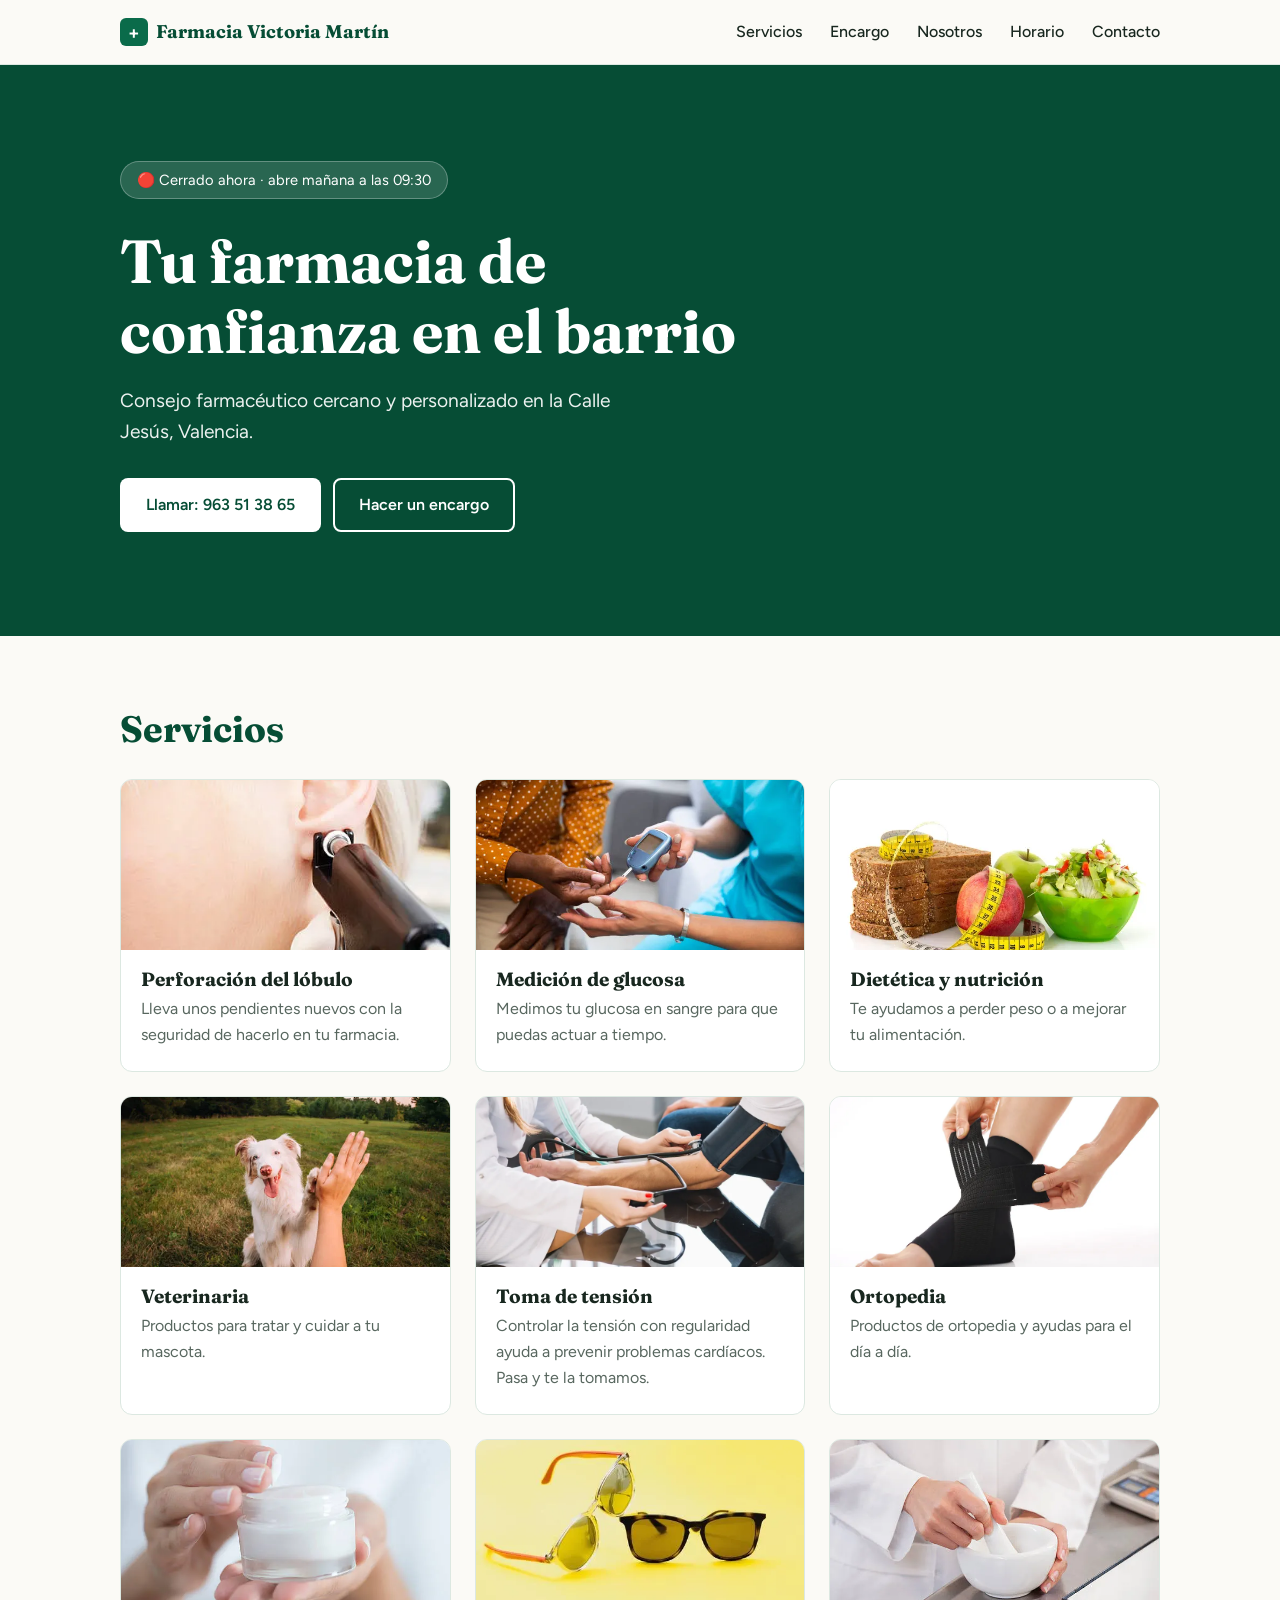
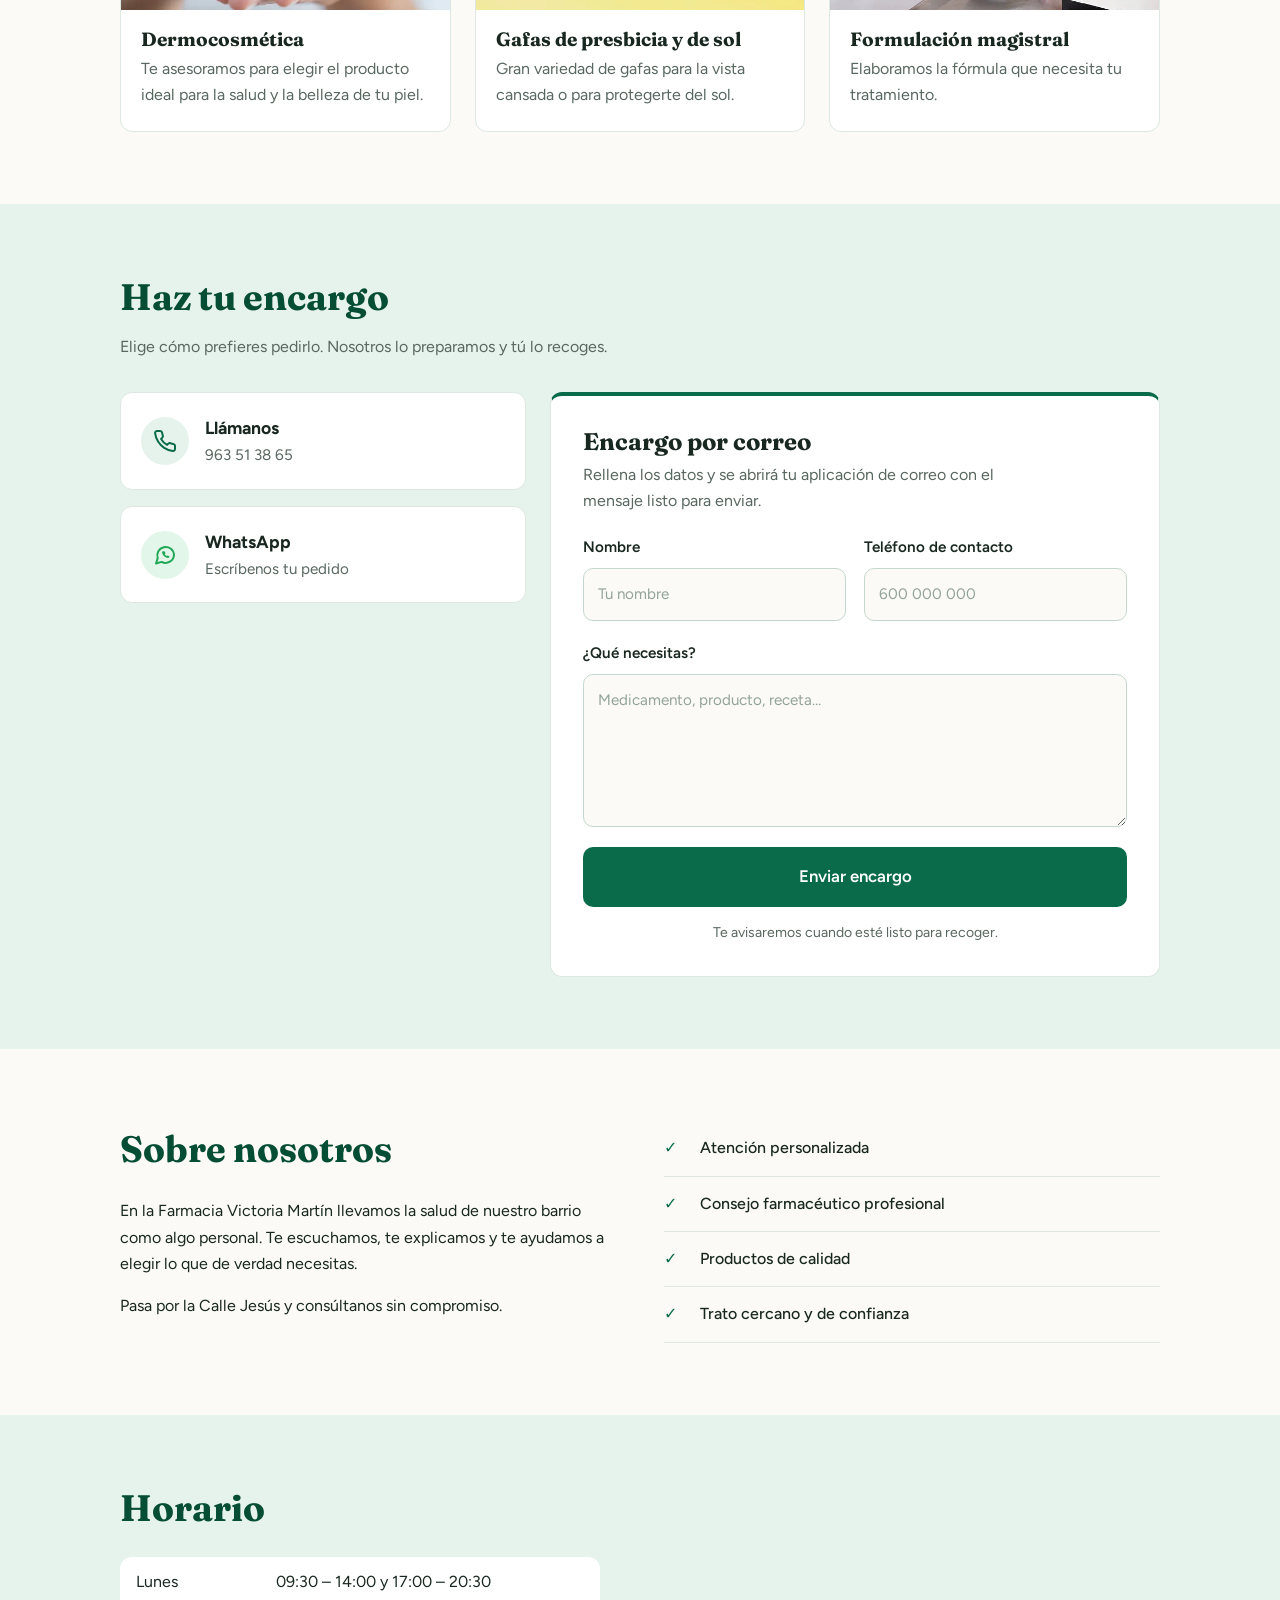
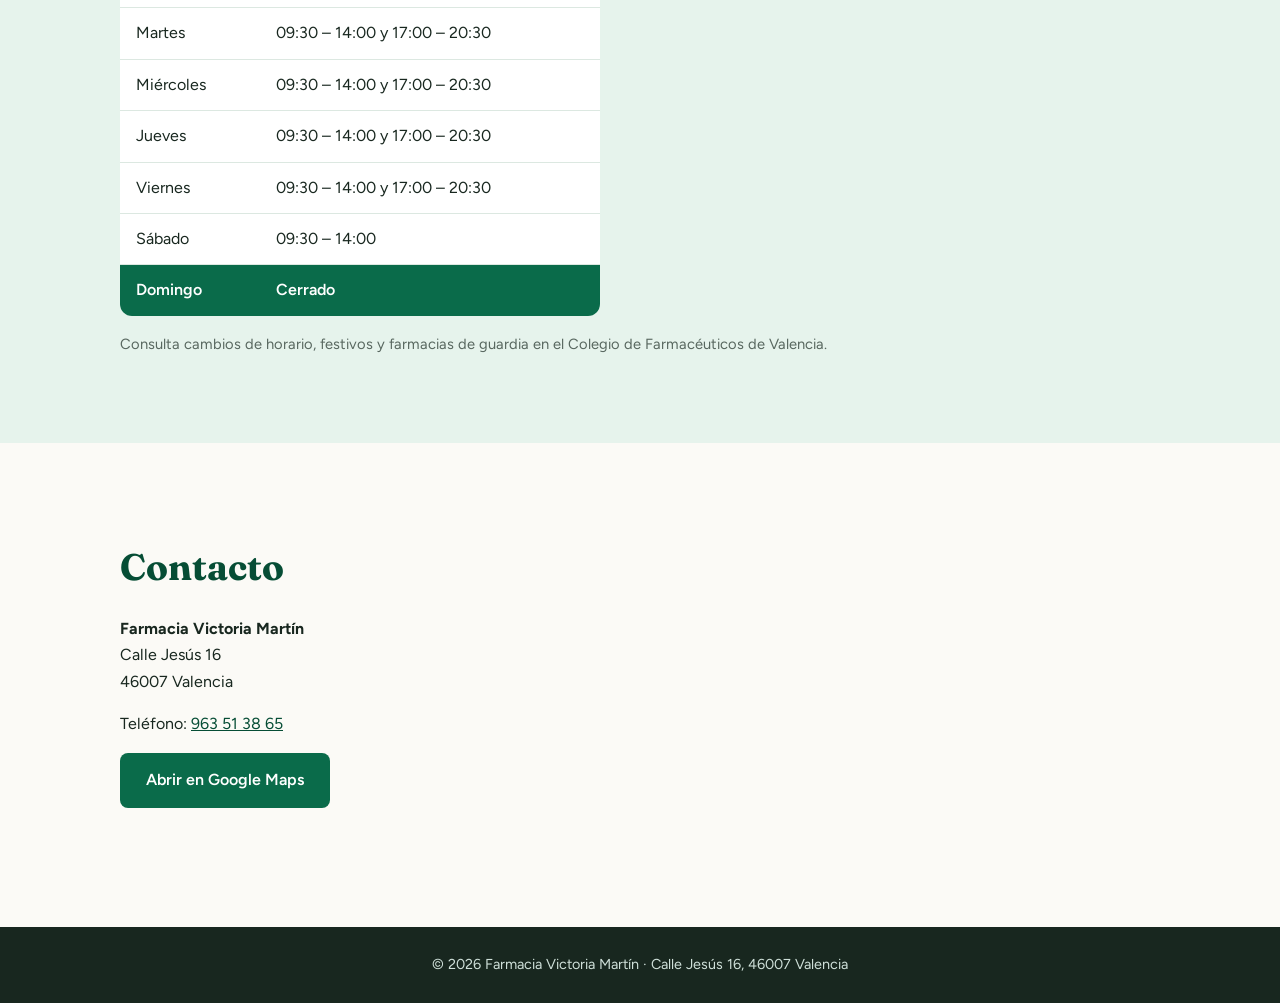
==== index.html @ f7e4806f "proporciones imagenes" ====
<!DOCTYPE html>
<html lang="es">
<head>
<meta charset="UTF-8">
<meta name="viewport" content="width=device-width, initial-scale=1">
<title>Farmacia Victoria Martín · Calle Jesús 16, Valencia</title>
<meta name="description" content="Farmacia Victoria Martín en Valencia (Calle Jesús 16, 46007). Atención farmacéutica, dermofarmacia, nutrición, ortopedia y más.">
<link rel="icon" href="data:image/svg+xml,%3Csvg xmlns='http://www.w3.org/2000/svg' viewBox='0 0 100 100'%3E%3Crect width='100' height='100' rx='20' fill='%230a6b4a'/%3E%3Cpath d='M42 20h16v22h22v16H58v22H42V58H20V42h22z' fill='white'/%3E%3C/svg%3E">
<link rel="preconnect" href="https://fonts.googleapis.com">
<link rel="preconnect" href="https://fonts.gstatic.com" crossorigin>
<link rel="stylesheet" href="https://fonts.googleapis.com/css2?family=Fraunces:opsz,wght@9..144,500;9..144,700&family=Figtree:wght@400;500;600&display=swap">
<link rel="stylesheet" href="style.css?v=2">
<script type="application/ld+json">
{"@context":"https://schema.org","@type":"Pharmacy","name":"Farmacia Victoria Martín","url":"https://farmaciavictoriamartin.es","telephone":"+34963513865",
"address":{"@type":"PostalAddress","streetAddress":"Calle Jesús 16","addressLocality":"Valencia","postalCode":"46007","addressCountry":"ES"},
"openingHoursSpecification":[
{"@type":"OpeningHoursSpecification","dayOfWeek":["Monday","Tuesday","Wednesday","Thursday","Friday"],"opens":"09:30","closes":"14:00"},
{"@type":"OpeningHoursSpecification","dayOfWeek":["Monday","Tuesday","Wednesday","Thursday","Friday"],"opens":"17:00","closes":"20:30"},
{"@type":"OpeningHoursSpecification","dayOfWeek":"Saturday","opens":"09:30","closes":"14:00"}]}
</script>
</head>
<body>
<a class="skip" href="#servicios">Saltar al contenido</a>
<header class="header">
  <div class="wrap nav">
    <a class="logo" href="#inicio"><span class="cross" aria-hidden="true">+</span> Farmacia Victoria Martín</a>
    <button class="burger" aria-label="Abrir menú" aria-expanded="false" aria-controls="menu">☰</button>
    <nav id="menu" aria-label="Principal">
      <a href="#servicios">Servicios</a>
      <a href="#encargo">Encargo</a>
      <a href="#nosotros">Nosotros</a>
      <a href="#horario">Horario</a>
      <a href="#contacto">Contacto</a>
    </nav>
  </div>
</header>

<main>
<section id="inicio" class="hero">
  <div class="wrap">
    <p class="badge" id="estado" role="status">Comprobando horario…</p>
    <h1>Tu farmacia de confianza en el barrio</h1>
    <p class="lead">Consejo farmacéutico cercano y personalizado en la Calle Jesús, Valencia.</p>
    <div class="actions">
      <a class="btn" href="tel:+34963513865">Llamar: 963 51 38 65</a>
      <a class="btn ghost" href="#encargo">Hacer un encargo</a>
    </div>
  </div>
</section>

<section id="servicios" class="wrap section">
  <h2>Servicios</h2>
  <div class="grid">
    <article class="card"><img class="card-img" src="img/perforacion.webp" alt="Perforación del lóbulo" loading="lazy">
      <div class="card-body"><h3>Perforación del lóbulo</h3><p>Lleva unos pendientes nuevos con la seguridad de hacerlo en tu farmacia.</p></div></article>
    <article class="card"><img class="card-img" src="img/glucosa.webp" alt="Medición de glucosa" loading="lazy">
      <div class="card-body"><h3>Medición de glucosa</h3><p>Medimos tu glucosa en sangre para que puedas actuar a tiempo.</p></div></article>
    <article class="card"><img class="card-img" src="img/dieta.webp" alt="Dietética y nutrición" loading="lazy">
      <div class="card-body"><h3>Dietética y nutrición</h3><p>Te ayudamos a perder peso o a mejorar tu alimentación.</p></div></article>
    <article class="card"><img class="card-img" src="img/veterinaria.webp" alt="Veterinaria" loading="lazy">
      <div class="card-body"><h3>Veterinaria</h3><p>Productos para tratar y cuidar a tu mascota.</p></div></article>
    <article class="card"><img class="card-img" src="img/toma-tension.webp" alt="Toma de tensión" loading="lazy">
      <div class="card-body"><h3>Toma de tensión</h3><p>Controlar la tensión con regularidad ayuda a prevenir problemas cardíacos. Pasa y te la tomamos.</p></div></article>
    <article class="card"><img class="card-img" src="img/ortopedia.webp" alt="Ortopedia" loading="lazy">
      <div class="card-body"><h3>Ortopedia</h3><p>Productos de ortopedia y ayudas para el día a día.</p></div></article>
    <article class="card"><img class="card-img" src="img/dermocosmetica.webp" alt="Dermocosmética" loading="lazy">
      <div class="card-body"><h3>Dermocosmética</h3><p>Te asesoramos para elegir el producto ideal para la salud y la belleza de tu piel.</p></div></article>
    <article class="card"><img class="card-img" src="img/gafas.webp" alt="Gafas de presbicia y de sol" loading="lazy">
      <div class="card-body"><h3>Gafas de presbicia y de sol</h3><p>Gran variedad de gafas para la vista cansada o para protegerte del sol.</p></div></article>
    <article class="card"><img class="card-img" src="img/formulacion.webp" alt="Formulación magistral" loading="lazy">
      <div class="card-body"><h3>Formulación magistral</h3><p>Elaboramos la fórmula que necesita tu tratamiento.</p></div></article>
  </div>
</section>

<section id="encargo" class="alt">
  <div class="wrap section">
    <h2>Haz tu encargo</h2>
    <p class="lead-sm">Elige cómo prefieres pedirlo. Nosotros lo preparamos y tú lo recoges.</p>
    <div class="encargo">
      <div class="quick-col">
        <a class="quick" href="tel:+34963513865">
          <span class="ico" aria-hidden="true"><svg width="24" height="24" viewBox="0 0 24 24" fill="none" stroke="currentColor" stroke-width="2" stroke-linecap="round" stroke-linejoin="round"><path d="M22 16.9v3a2 2 0 0 1-2.2 2 19.8 19.8 0 0 1-8.6-3.1 19.5 19.5 0 0 1-6-6A19.8 19.8 0 0 1 2.1 4.2 2 2 0 0 1 4.1 2h3a2 2 0 0 1 2 1.7c.1 1 .4 1.9.7 2.8a2 2 0 0 1-.5 2.1L8.1 9.9a16 16 0 0 0 6 6l1.3-1.3a2 2 0 0 1 2.1-.4c.9.3 1.8.6 2.8.7a2 2 0 0 1 1.7 2z"/></svg></span>
          <span><strong>Llámanos</strong><small>963 51 38 65</small></span>
        </a>
        <a class="quick" href="https://wa.me/34696076711?text=Hola%2C%20quiero%20hacer%20un%20encargo" target="_blank" rel="noopener">
          <span class="ico wa" aria-hidden="true"><svg width="24" height="24" viewBox="0 0 24 24" fill="none" stroke="currentColor" stroke-width="2" stroke-linecap="round" stroke-linejoin="round"><path d="M21 11.5a8.4 8.4 0 0 1-12.4 7.4L3 20.5l1.7-5.4A8.4 8.4 0 1 1 21 11.5z"/><path d="M9 8.5c0 3.5 3 6.5 6.5 6.5l1.2-1.6-2.1-1-.9.7a4 4 0 0 1-1.9-1.9l.7-.9-1-2.1z" fill="currentColor" stroke="none"/></svg></span>
          <span><strong>WhatsApp</strong><small>Escríbenos tu pedido</small></span>
        </a>
      </div>
      <form id="form-encargo" class="form-card">
        <div class="form-head">
          <h3>Encargo por correo</h3>
          <p>Rellena los datos y se abrirá tu aplicación de correo con el mensaje listo para enviar.</p>
        </div>
        <div class="form-row">
          <label>Nombre
            <input type="text" name="nombre" autocomplete="name" placeholder="Tu nombre" required>
          </label>
          <label>Teléfono de contacto
            <input type="tel" name="telefono" autocomplete="tel" placeholder="600 000 000" required>
          </label>
        </div>
        <label>¿Qué necesitas?
          <textarea name="pedido" rows="5" required placeholder="Medicamento, producto, receta…"></textarea>
        </label>
        <button type="submit" class="btn">Enviar encargo</button>
        <p class="form-note">Te avisaremos cuando esté listo para recoger.</p>
      </form>
    </div>
  </div>
</section>

<section id="nosotros" class="wrap section two">
  <div>
    <h2>Sobre nosotros</h2>
    <p>En la Farmacia Victoria Martín llevamos la salud de nuestro barrio como algo personal. Te escuchamos, te explicamos y te ayudamos a elegir lo que de verdad necesitas.</p>
    <p>Pasa por la Calle Jesús y consúltanos sin compromiso.</p>
  </div>
  <ul class="checks">
    <li>Atención personalizada</li>
    <li>Consejo farmacéutico profesional</li>
    <li>Productos de calidad</li>
    <li>Trato cercano y de confianza</li>
  </ul>
</section>

<section id="horario" class="alt">
  <div class="wrap section">
    <h2>Horario</h2>
    <table class="hours" id="tabla-horario"></table>
    <p class="note">Consulta cambios de horario, festivos y farmacias de guardia en el Colegio de Farmacéuticos de Valencia.</p>
  </div>
</section>

<section id="contacto" class="wrap section two">
  <div>
    <h2>Contacto</h2>
    <p><strong>Farmacia Victoria Martín</strong><br>Calle Jesús 16<br>46007 Valencia</p>
    <p>Teléfono: <a href="tel:+34963513865">963 51 38 65</a></p>
    <p><a class="btn" target="_blank" rel="noopener" href="https://www.google.com/maps/search/?api=1&query=Calle+Jesus+16+46007+Valencia">Abrir en Google Maps</a></p>
  </div>
  <iframe title="Mapa de la farmacia" loading="lazy" src="https://www.google.com/maps?q=Calle+Jesus+16+46007+Valencia&output=embed"></iframe>
</section>
</main>

<footer>
  <div class="wrap">© <span id="anio"></span> Farmacia Victoria Martín · Calle Jesús 16, 46007 Valencia</div>
</footer>
<script src="script.js?v=2"></script>
</body>
</html>
---- style.css ----
:root{--verde:#0a6b4a;--verde-osc:#064d35;--menta:#e6f3ec;--crema:#fbfaf6;--texto:#18271f;--gris:#58675f;--linea:#dce8e1;--wa:#1fa855}
*{box-sizing:border-box}
html{scroll-behavior:smooth;scroll-padding-top:76px}
body{margin:0;font-family:Figtree,system-ui,-apple-system,"Segoe UI",Roboto,sans-serif;color:var(--texto);background:var(--crema);line-height:1.65}
h1,h2,h3{font-family:Fraunces,Georgia,serif;line-height:1.15}
.wrap{max-width:1080px;margin:auto;padding:0 20px}
a{color:var(--verde-osc)}
:focus-visible{outline:3px solid #f2b705;outline-offset:2px}
.skip{position:absolute;left:-999px;top:8px;background:#fff;padding:8px 14px;z-index:20;border-radius:6px}
.skip:focus{left:8px}

.header{position:sticky;top:0;background:rgba(251,250,246,.95);backdrop-filter:blur(8px);border-bottom:1px solid var(--linea);z-index:10}
.nav{display:flex;align-items:center;justify-content:space-between;height:64px}
.logo{font-family:Fraunces,Georgia,serif;font-weight:700;font-size:1.15rem;text-decoration:none;color:var(--verde-osc);display:flex;align-items:center;gap:8px}
.cross{display:grid;place-items:center;width:28px;height:28px;background:var(--verde);color:#fff;border-radius:6px;font-family:Figtree,sans-serif}
nav a{margin-left:24px;text-decoration:none;color:var(--texto);font-weight:500}
nav a:hover{color:var(--verde);text-decoration:underline;text-underline-offset:6px}
.burger{display:none;background:none;border:0;font-size:1.6rem;cursor:pointer;color:var(--texto)}

.hero{background:var(--verde-osc);color:#fff;padding:96px 0 104px}
.hero h1{font-size:clamp(2.2rem,5.5vw,3.8rem);margin:.45em 0 .3em;max-width:16ch;font-weight:700}
.lead{font-size:1.2rem;max-width:520px;opacity:.92;margin:0}
.badge{display:inline-block;background:rgba(255,255,255,.14);border:1px solid rgba(255,255,255,.28);padding:6px 16px;border-radius:99px;font-size:.92rem;margin:0}
.actions{margin-top:30px;display:flex;gap:12px;flex-wrap:wrap}
.btn{display:inline-block;background:#fff;color:var(--verde-osc);padding:12px 24px;border-radius:8px;font:inherit;font-weight:600;text-decoration:none;border:2px solid transparent;cursor:pointer;transition:background .15s,transform .15s}
.btn:hover{transform:translateY(-1px)}
.section .btn,.alt .btn{background:var(--verde);color:#fff}
.section .btn:hover,.alt .btn:hover{background:var(--verde-osc)}
.btn.ghost{background:transparent!important;color:#fff!important;border-color:#fff}
.btn.ghost:hover{background:rgba(255,255,255,.12)!important}

.section{padding-top:72px;padding-bottom:72px}
h2{font-size:clamp(1.7rem,3.5vw,2.3rem);margin:0 0 28px;color:var(--verde-osc)}
.alt{background:var(--menta)}

.grid{display:grid;grid-template-columns:repeat(auto-fit,minmax(250px,1fr));gap:24px}
.card{border:1px solid var(--linea);border-radius:12px;overflow:hidden;background:#fff;display:flex;flex-direction:column}
.card-img{width:100%;height:170px;object-fit:cover;display:block;background:var(--menta)}
.card-body{padding:18px 20px 22px}
.card h3{margin:0 0 6px;font-size:1.2rem}
.card p{color:var(--gris);margin:0}

.lead-sm{color:var(--gris);max-width:640px;margin:-12px 0 32px}
.encargo{display:grid;grid-template-columns:1fr 1.5fr;gap:24px;align-items:start}
.quick-col{display:grid;gap:16px}
.quick{display:flex;align-items:center;gap:16px;background:#fff;border:1px solid var(--linea);border-radius:12px;padding:20px;text-decoration:none;color:var(--texto);transition:border-color .15s}
.quick:hover{border-color:var(--verde)}
.quick strong{display:block;font-size:1.1rem}
.quick small{color:var(--gris);font-size:.95rem}
.ico{flex:none;width:48px;height:48px;border-radius:50%;background:var(--menta);color:var(--verde);display:grid;place-items:center}
.ico svg{width:24px;height:24px;max-width:24px;max-height:24px;display:block}
.ico.wa{background:#e3f6ea;color:var(--wa)}

.form-card{background:#fff;border:1px solid var(--linea);border-top:4px solid var(--verde);border-radius:12px;padding:32px;display:flex;flex-direction:column;gap:20px}
.form-head h3{margin:0 0 6px;font-size:1.5rem}
.form-head p{margin:0;color:var(--gris);max-width:46ch}
.form-row{display:grid;grid-template-columns:1fr 1fr;gap:18px}
.form-card label{display:flex;flex-direction:column;gap:8px;font-size:.95rem;font-weight:600}
.form-card input,.form-card textarea{font:inherit;font-weight:400;padding:13px 14px;border:1.5px solid #c5d8ce;border-radius:10px;resize:vertical;width:100%;background:var(--crema);color:var(--texto);transition:border-color .15s,background .15s}
.form-card input::placeholder,.form-card textarea::placeholder{color:#93a39b}
.form-card input:focus,.form-card textarea:focus{outline:0;border-color:var(--verde);background:#fff;box-shadow:0 0 0 3px rgba(10,107,74,.15)}
.form-card .btn{width:100%;padding:14px 24px;font-size:1.05rem;border-radius:10px}
.form-note{margin:-6px 0 0;text-align:center;color:var(--gris);font-size:.88rem}

.two{display:grid;grid-template-columns:1fr 1fr;gap:48px;align-items:center}
.checks{list-style:none;padding:0;margin:0}
.checks li{padding:14px 0 14px 36px;position:relative;border-bottom:1px solid var(--linea);font-weight:500}
.checks li::before{content:"✓";position:absolute;left:0;color:var(--verde);font-weight:700}
iframe{width:100%;height:340px;border:0;border-radius:12px}
.hours{border-collapse:collapse;width:100%;max-width:480px;background:#fff;border-radius:12px;overflow:hidden}
.hours td{padding:12px 16px;border-bottom:1px solid var(--linea)}
.hours tr:last-child td{border-bottom:0}
.hours tr.hoy{background:var(--verde);color:#fff;font-weight:600}
.note{color:var(--gris);font-size:.92rem;margin-top:16px}
footer{background:var(--texto);color:#cfe0d9;text-align:center;padding:26px 0;font-size:.9rem}

@media(max-width:760px){
 .burger{display:block}
 nav{display:none;position:absolute;top:64px;left:0;right:0;background:var(--crema);padding:8px 20px;border-bottom:1px solid var(--linea)}
 nav.open{display:block}
 nav a{display:block;margin:0;padding:12px 0}
 .two,.encargo,.form-row{grid-template-columns:1fr}
 .hero{padding:64px 0 72px}
 .section{padding-top:52px;padding-bottom:52px}
}
@media(prefers-reduced-motion:reduce){html{scroll-behavior:auto}*{transition:none!important}}
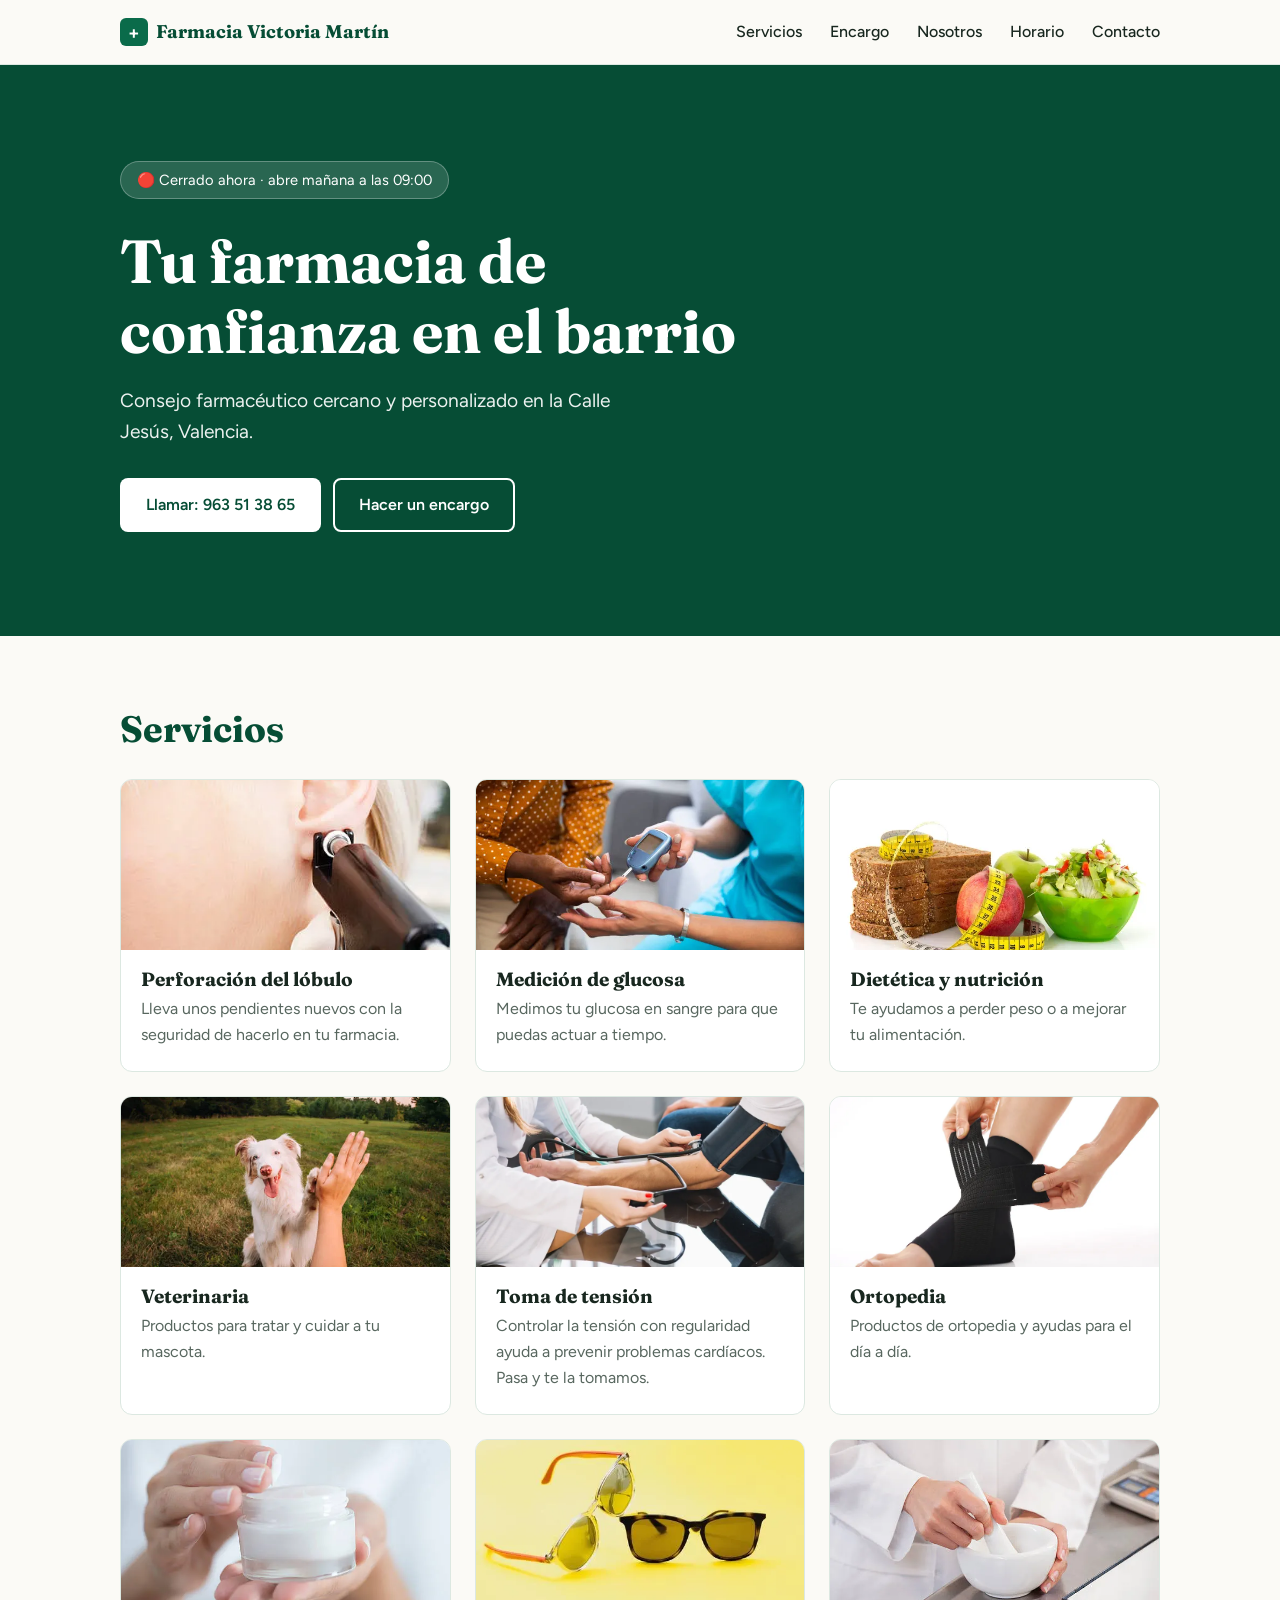
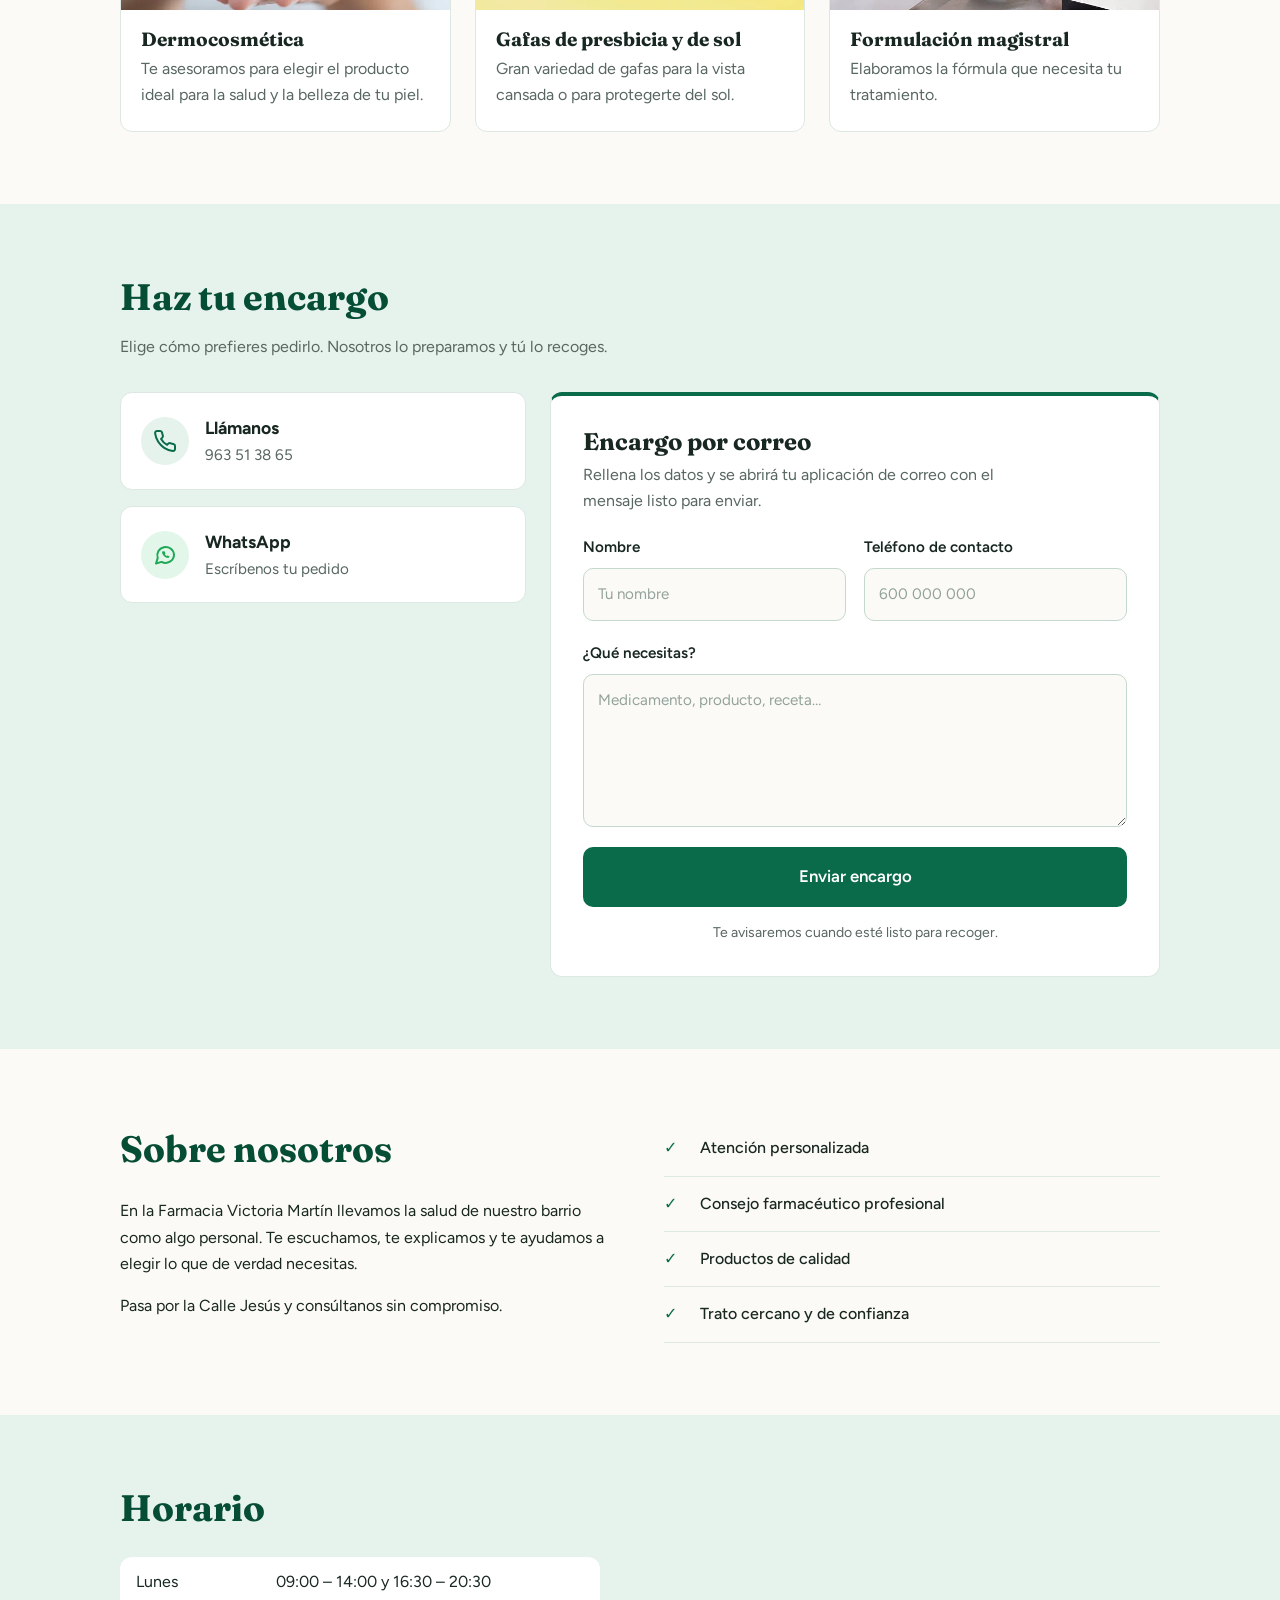
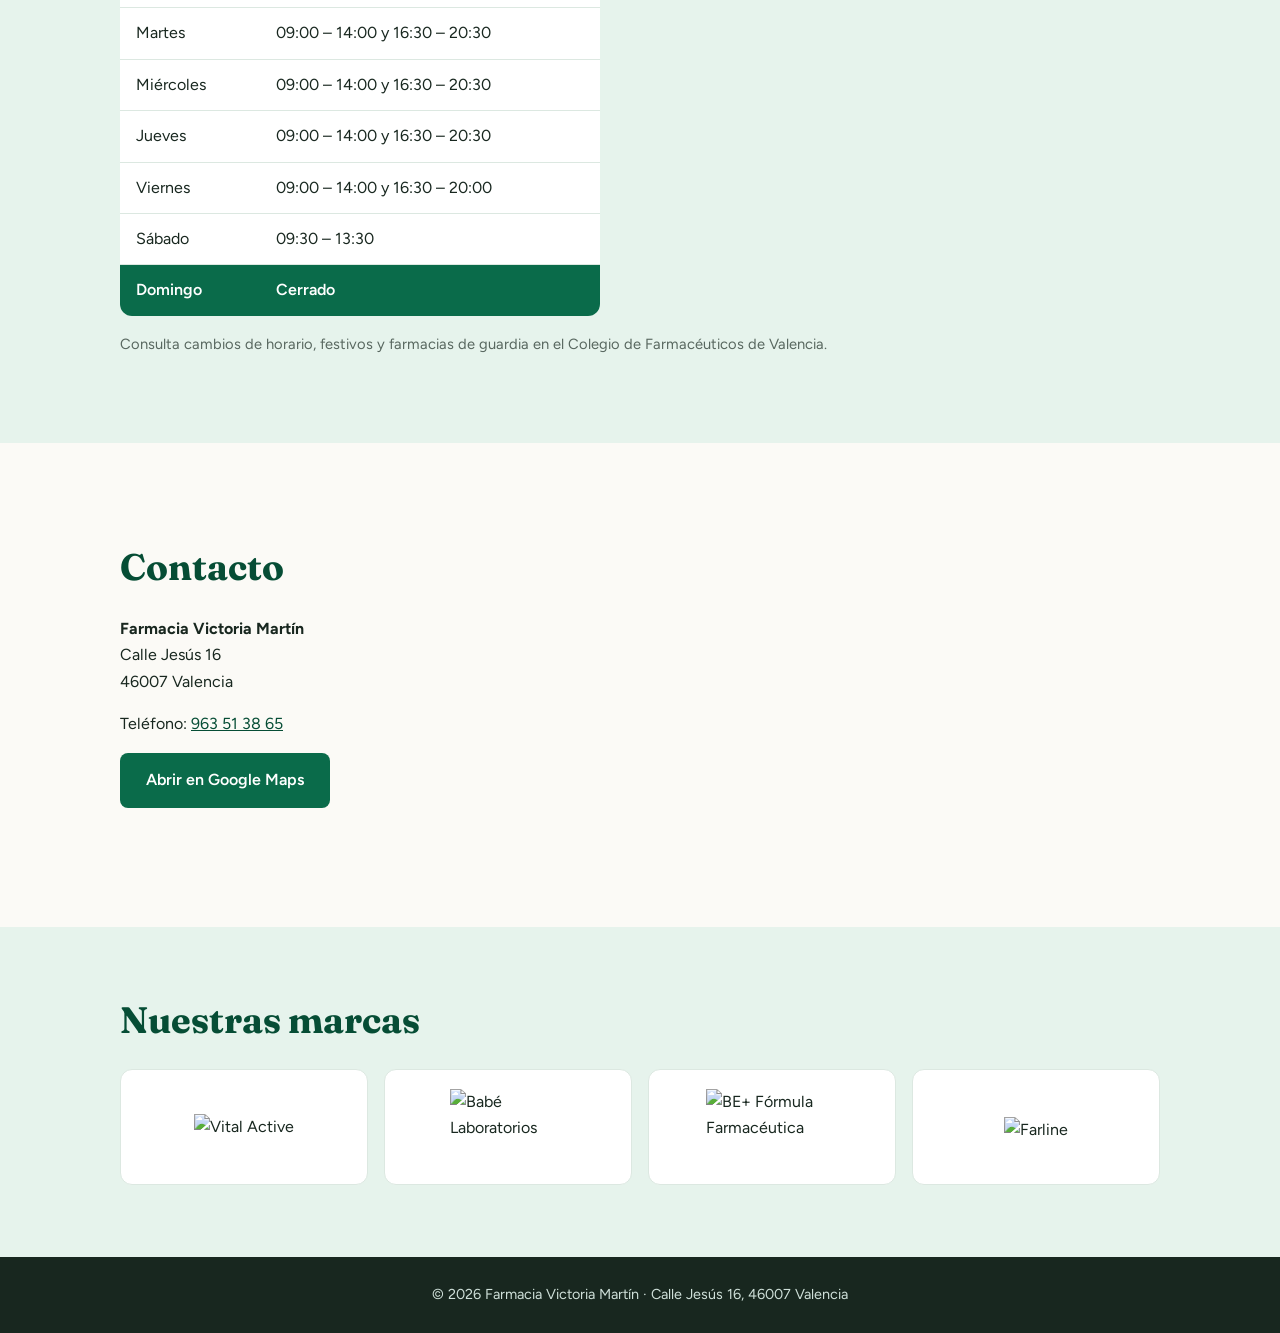
==== commit 95d41dbd: "Franja laboratorios" ====
--- a/index.html
+++ b/index.html
@@ -9,7 +9,7 @@
 <link rel="preconnect" href="https://fonts.googleapis.com">
 <link rel="preconnect" href="https://fonts.gstatic.com" crossorigin>
 <link rel="stylesheet" href="https://fonts.googleapis.com/css2?family=Fraunces:opsz,wght@9..144,500;9..144,700&family=Figtree:wght@400;500;600&display=swap">
-<link rel="stylesheet" href="style.css?v=2">
+<link rel="stylesheet" href="style.css?v=3">
 <script type="application/ld+json">
 {"@context":"https://schema.org","@type":"Pharmacy","name":"Farmacia Victoria Martín","url":"https://farmaciavictoriamartin.es","telephone":"+34963513865",
 "address":{"@type":"PostalAddress","streetAddress":"Calle Jesús 16","addressLocality":"Valencia","postalCode":"46007","addressCountry":"ES"},
@@ -141,6 +141,17 @@
   </div>
   <iframe title="Mapa de la farmacia" loading="lazy" src="https://www.google.com/maps?q=Calle+Jesus+16+46007+Valencia&output=embed"></iframe>
 </section>
+<section id="marcas" class="alt" aria-labelledby="t-marcas">
+  <div class="wrap section">
+    <h2 id="t-marcas">Nuestras marcas</h2>
+    <ul class="marcas-list">
+      <li><img src="img/marcas/vital-active.webp" width="455" height="117" alt="Vital Active" loading="lazy"></li>
+      <li><img src="img/marcas/babe.webp" width="520" height="338" alt="Babé Laboratorios" loading="lazy"></li>
+      <li><img src="img/marcas/be-plus.webp" width="517" height="299" alt="BE+ Fórmula Farmacéutica" loading="lazy"></li>
+      <li><img src="img/marcas/farline.webp" width="520" height="159" alt="Farline" loading="lazy"></li>
+    </ul>
+  </div>
+</section>
 </main>
 
 <footer>
--- a/style.css
+++ b/style.css
@@ -72,6 +72,9 @@
 .hours tr:last-child td{border-bottom:0}
 .hours tr.hoy{background:var(--verde);color:#fff;font-weight:600}
 .note{color:var(--gris);font-size:.92rem;margin-top:16px}
+.marcas-list{list-style:none;margin:0;padding:0;display:grid;grid-template-columns:repeat(4,1fr);gap:16px}
+.marcas-list li{display:flex;align-items:center;justify-content:center;height:116px;padding:18px 22px;background:#fff;border:1px solid var(--linea);border-radius:12px}
+.marcas-list img{display:block;width:auto;height:auto;max-width:180px;max-height:76px;object-fit:contain}
 footer{background:var(--texto);color:#cfe0d9;text-align:center;padding:26px 0;font-size:.9rem}
 
 @media(max-width:760px){
@@ -80,6 +83,9 @@
  nav.open{display:block}
  nav a{display:block;margin:0;padding:12px 0}
  .two,.encargo,.form-row{grid-template-columns:1fr}
+ .marcas-list{grid-template-columns:repeat(2,1fr);gap:12px}
+ .marcas-list li{height:96px;padding:14px 16px}
+ .marcas-list img{max-width:140px;max-height:60px}
  .hero{padding:64px 0 72px}
  .section{padding-top:52px;padding-bottom:52px}
 }
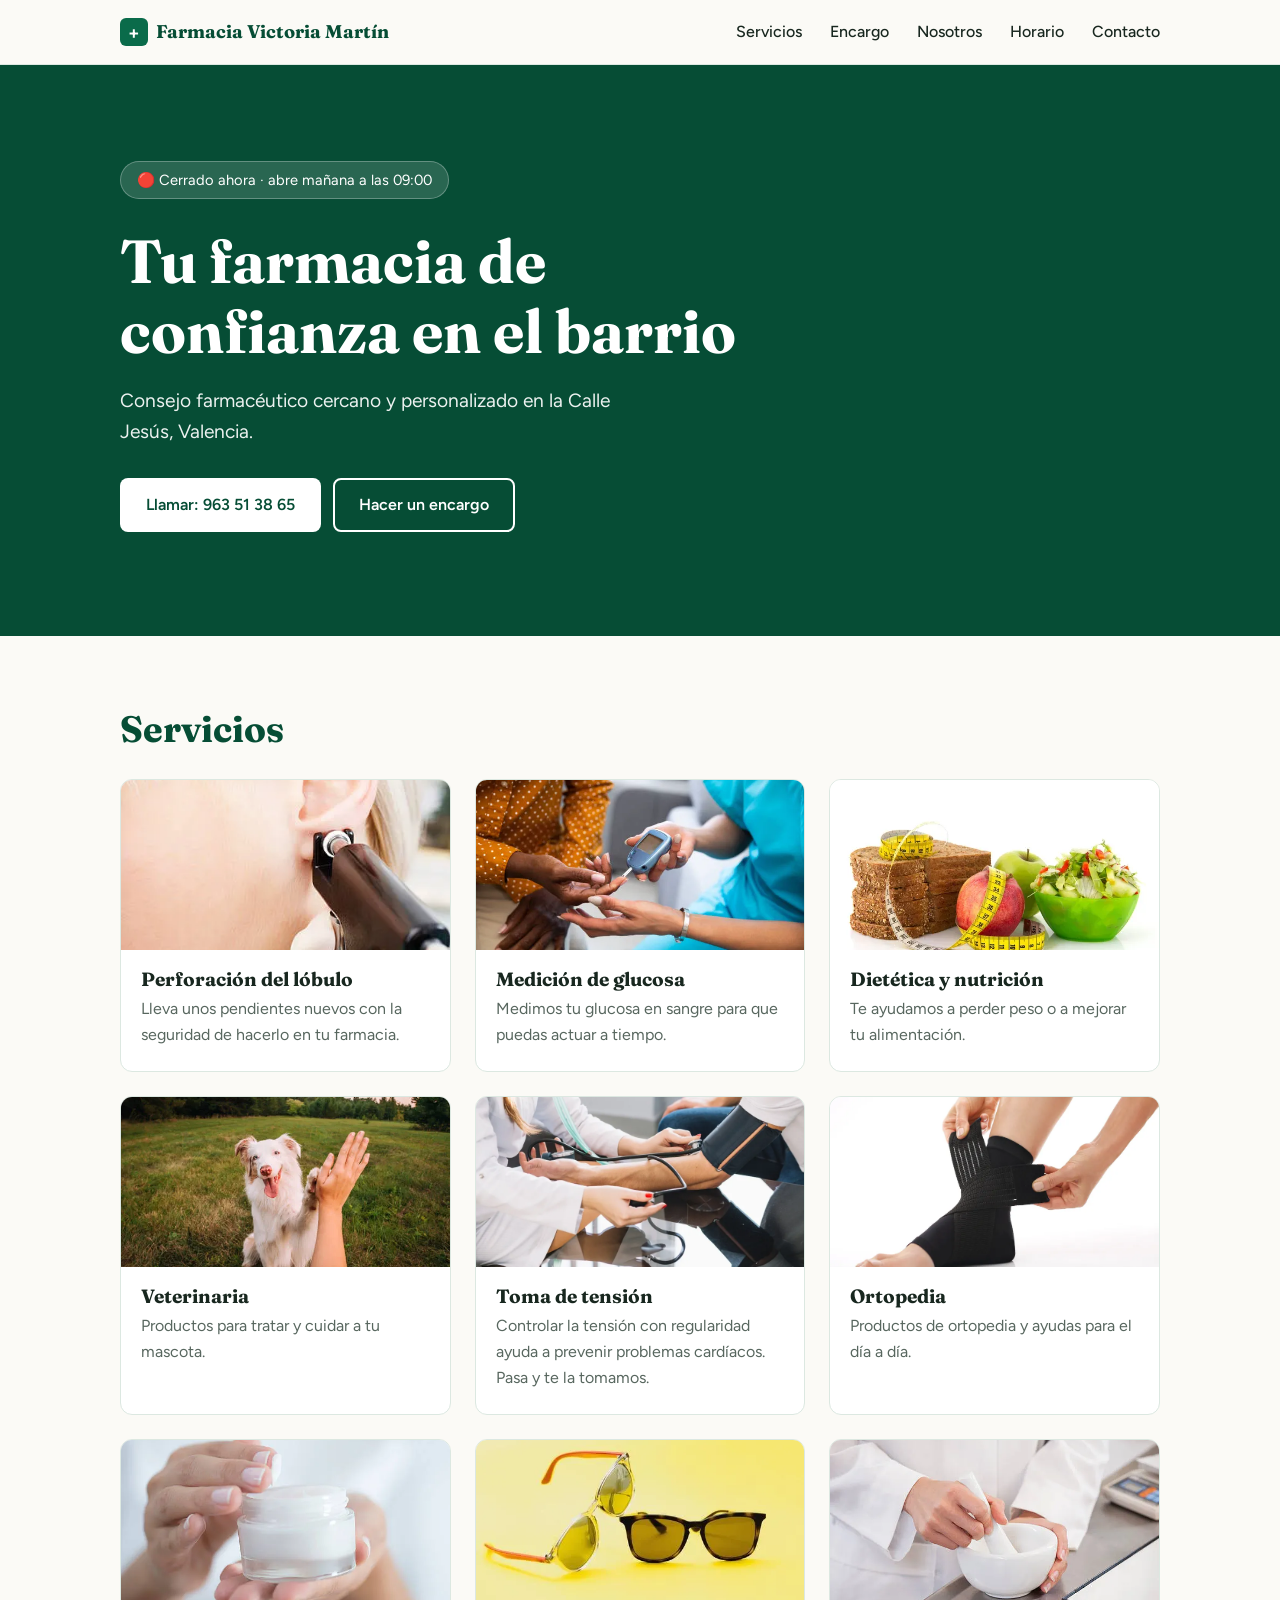
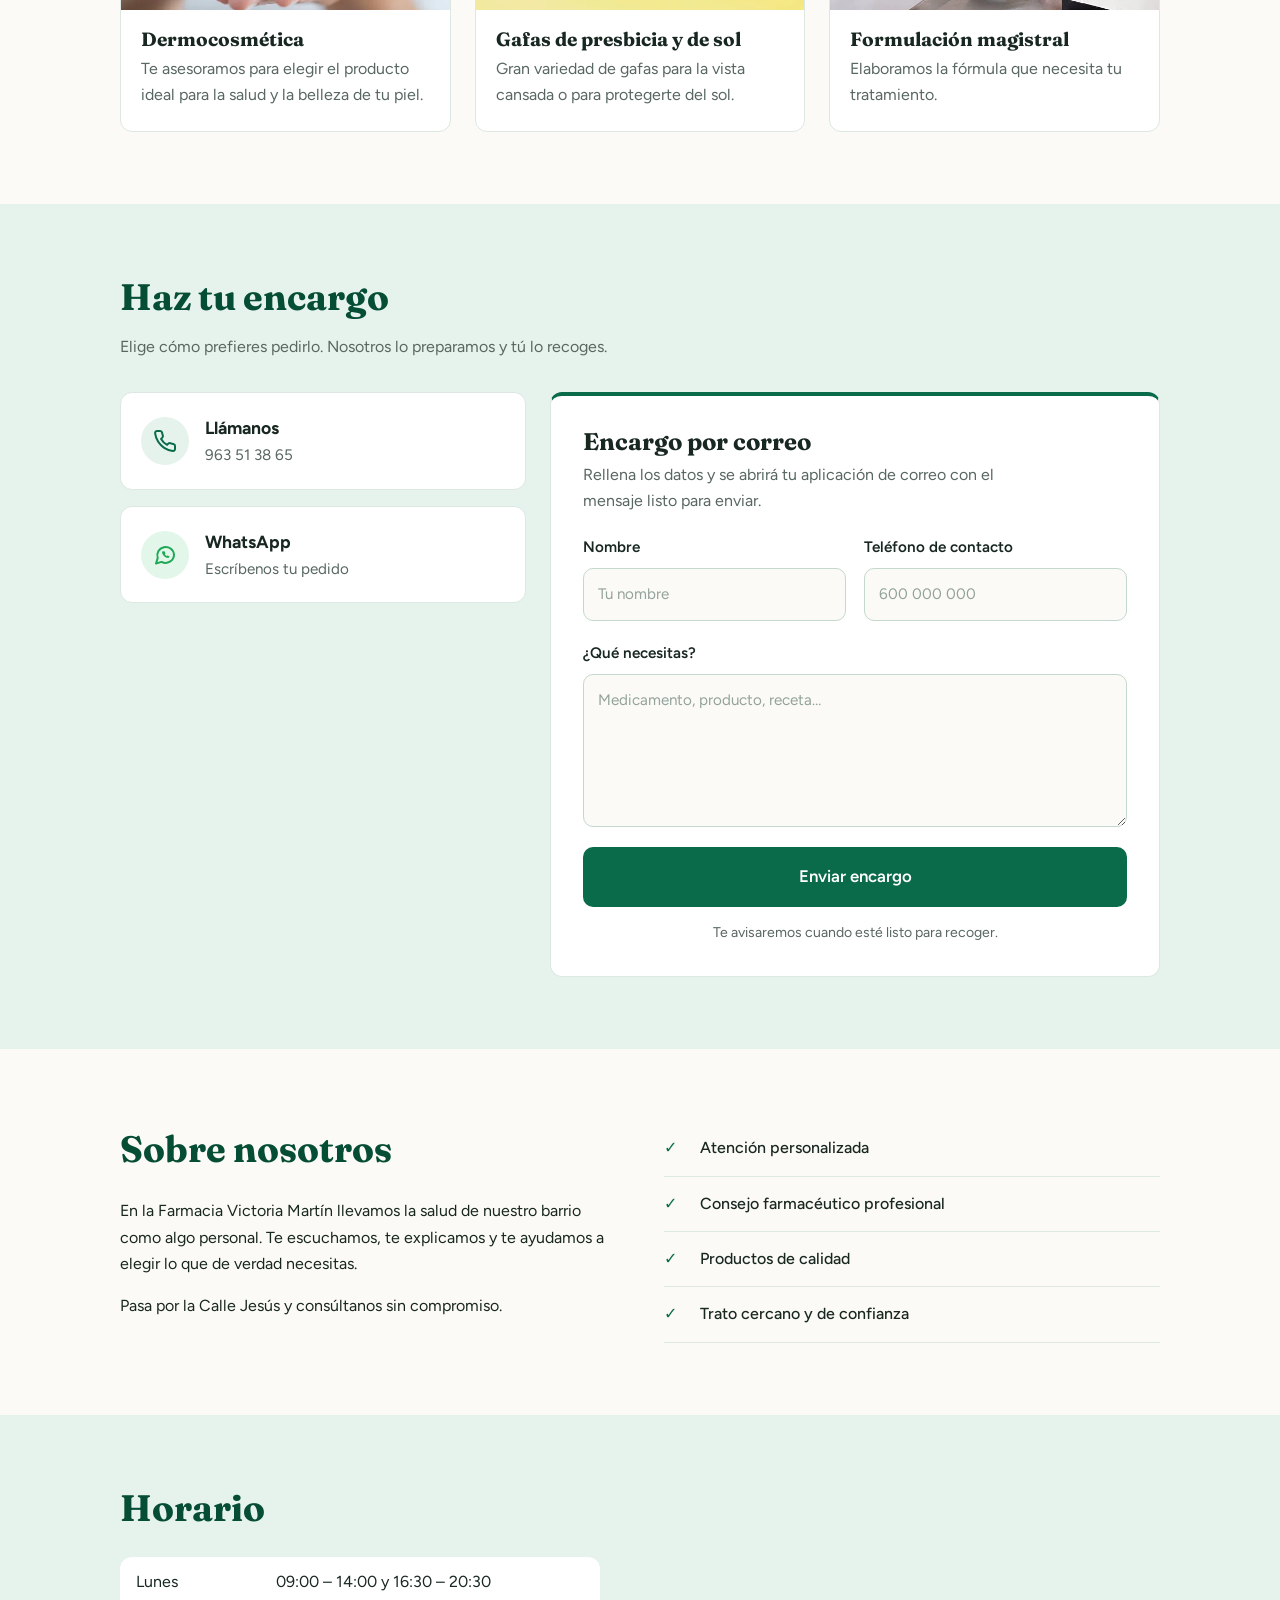
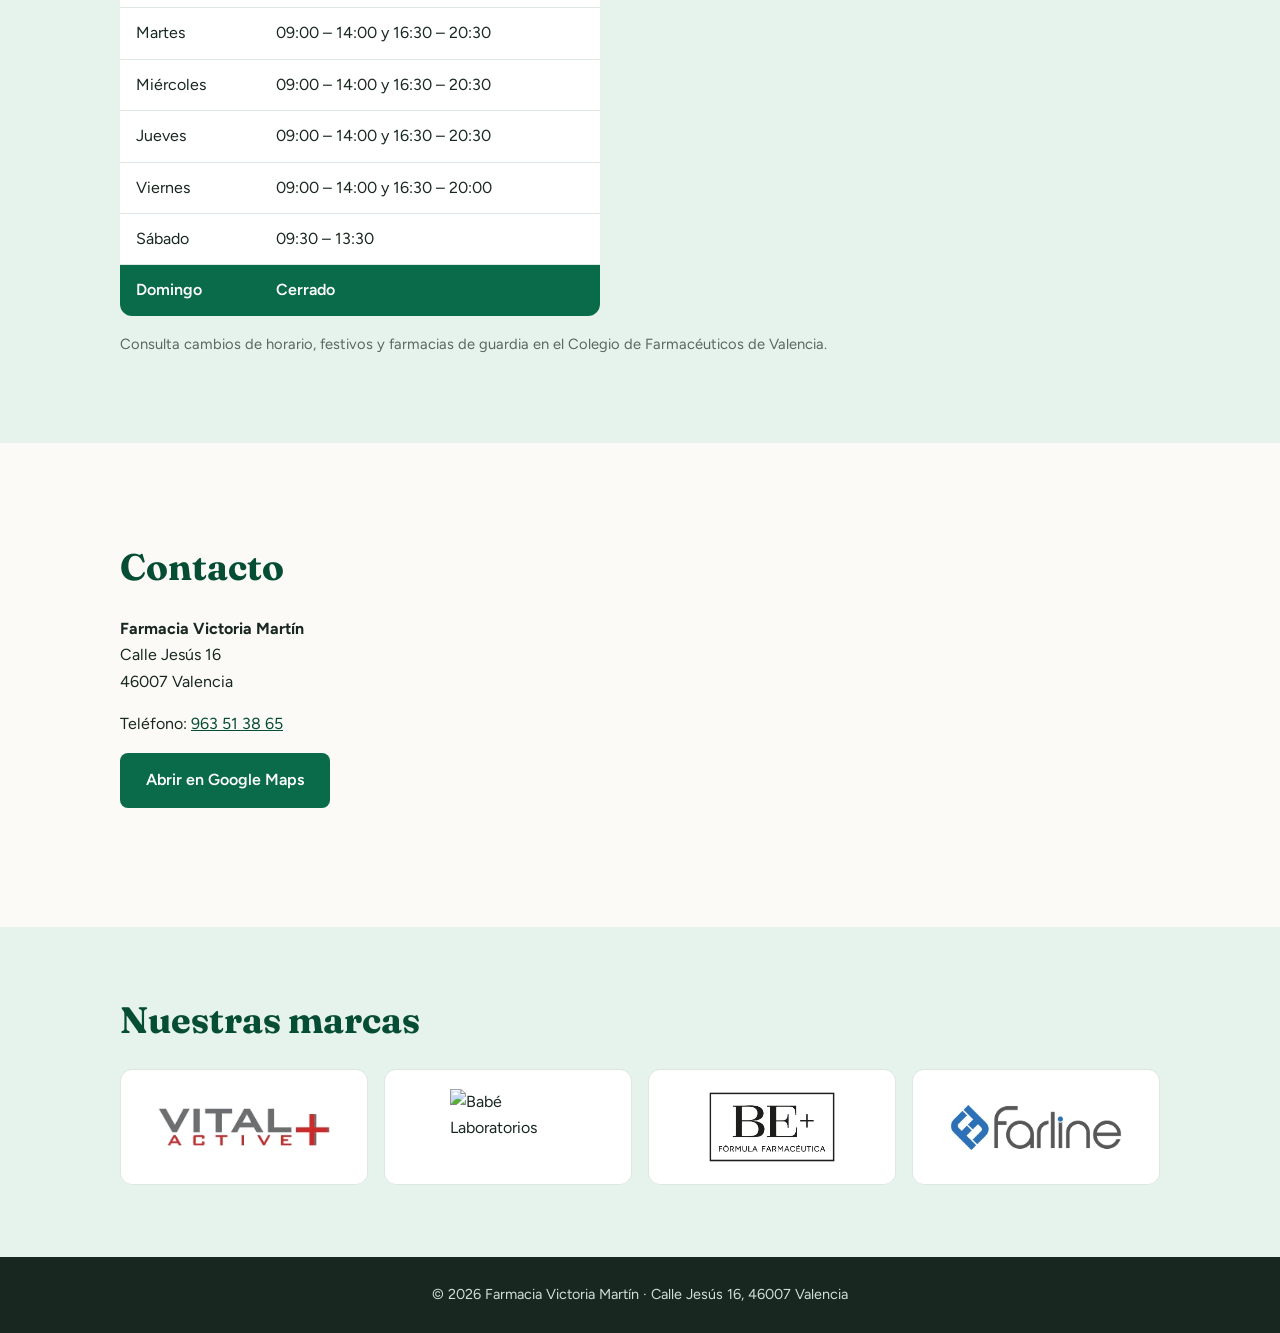
==== commit 74cfbe5a: "error marcas" ====
--- a/index.html
+++ b/index.html
@@ -145,10 +145,10 @@
   <div class="wrap section">
     <h2 id="t-marcas">Nuestras marcas</h2>
     <ul class="marcas-list">
-      <li><img src="img/marcas/vital-active.webp" width="455" height="117" alt="Vital Active" loading="lazy"></li>
-      <li><img src="img/marcas/babe.webp" width="520" height="338" alt="Babé Laboratorios" loading="lazy"></li>
-      <li><img src="img/marcas/be-plus.webp" width="517" height="299" alt="BE+ Fórmula Farmacéutica" loading="lazy"></li>
-      <li><img src="img/marcas/farline.webp" width="520" height="159" alt="Farline" loading="lazy"></li>
+      <li><img src="img/vital-active.webp" width="455" height="117" alt="Vital Active" loading="lazy"></li>
+      <li><img src="img/babe.webp" width="520" height="338" alt="Babé Laboratorios" loading="lazy"></li>
+      <li><img src="img/be-plus.webp" width="517" height="299" alt="BE+ Fórmula Farmacéutica" loading="lazy"></li>
+      <li><img src="img/farline.webp" width="520" height="159" alt="Farline" loading="lazy"></li>
     </ul>
   </div>
 </section>
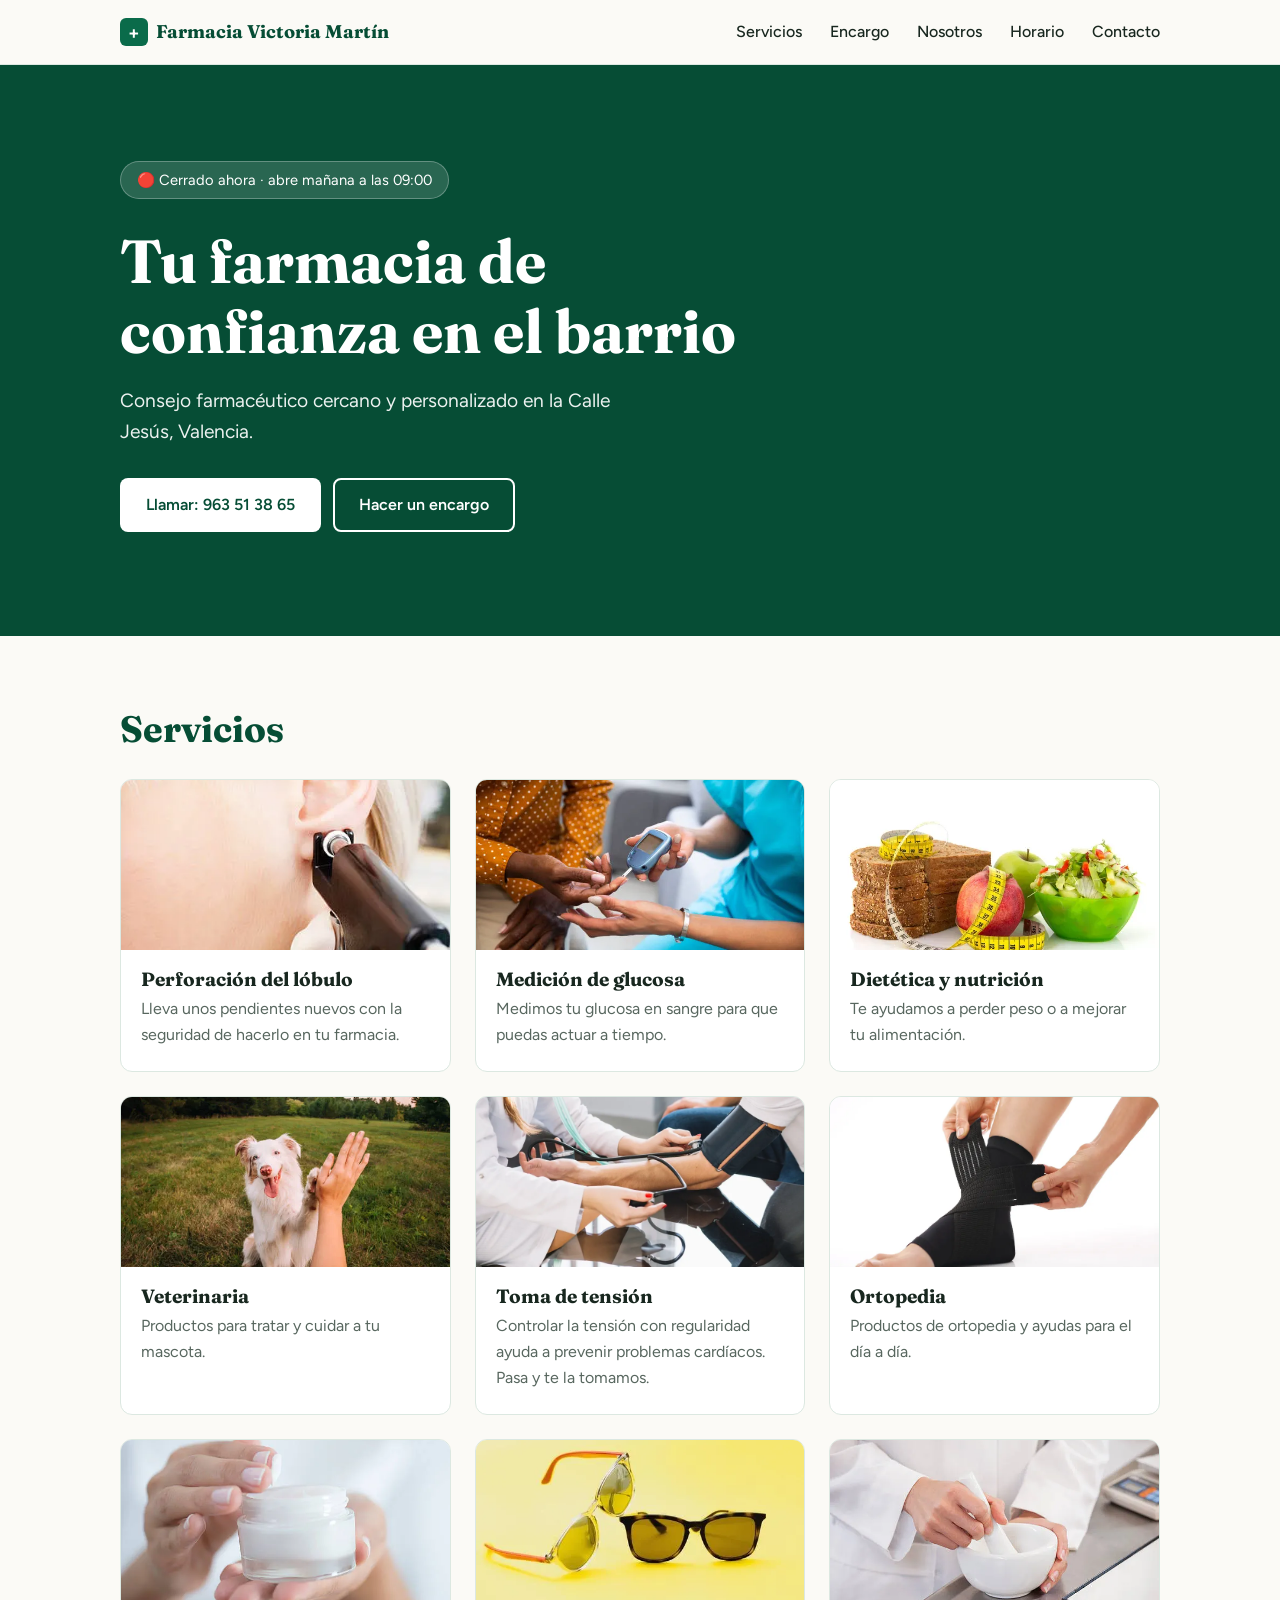
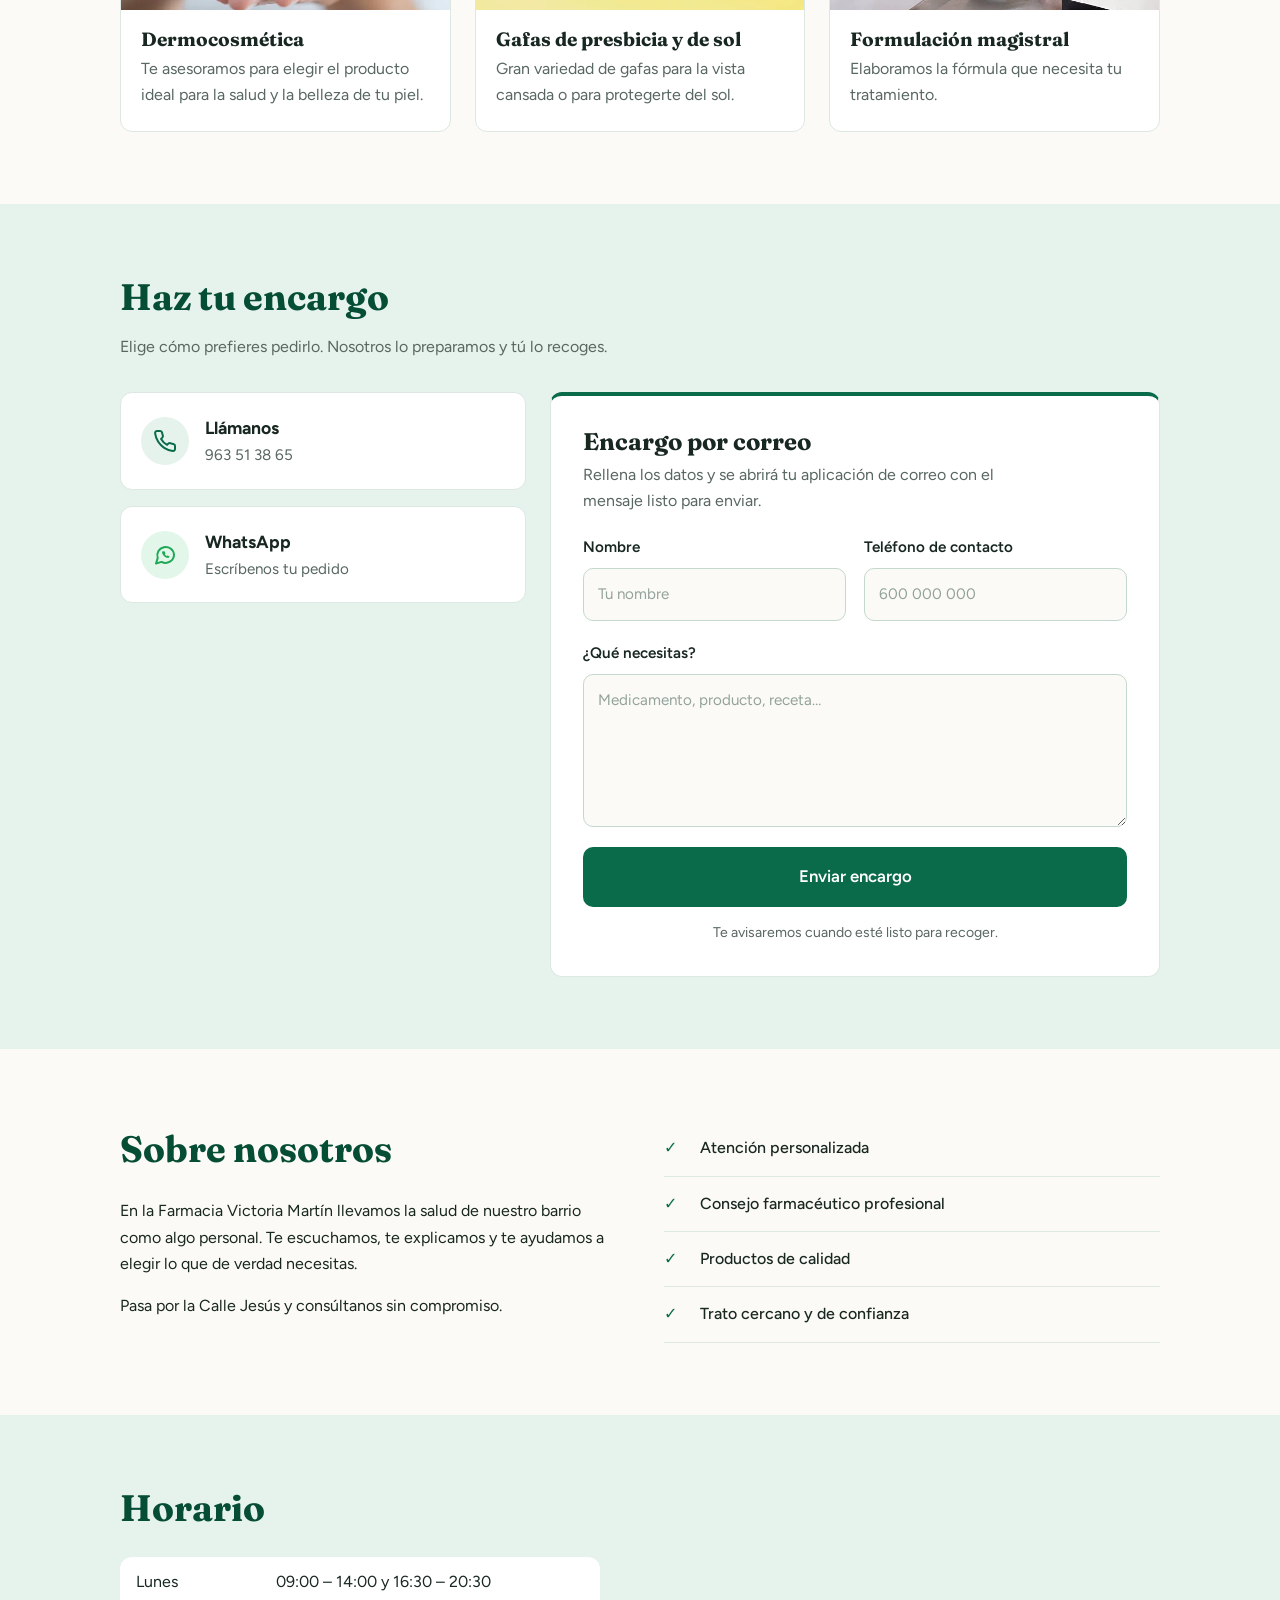
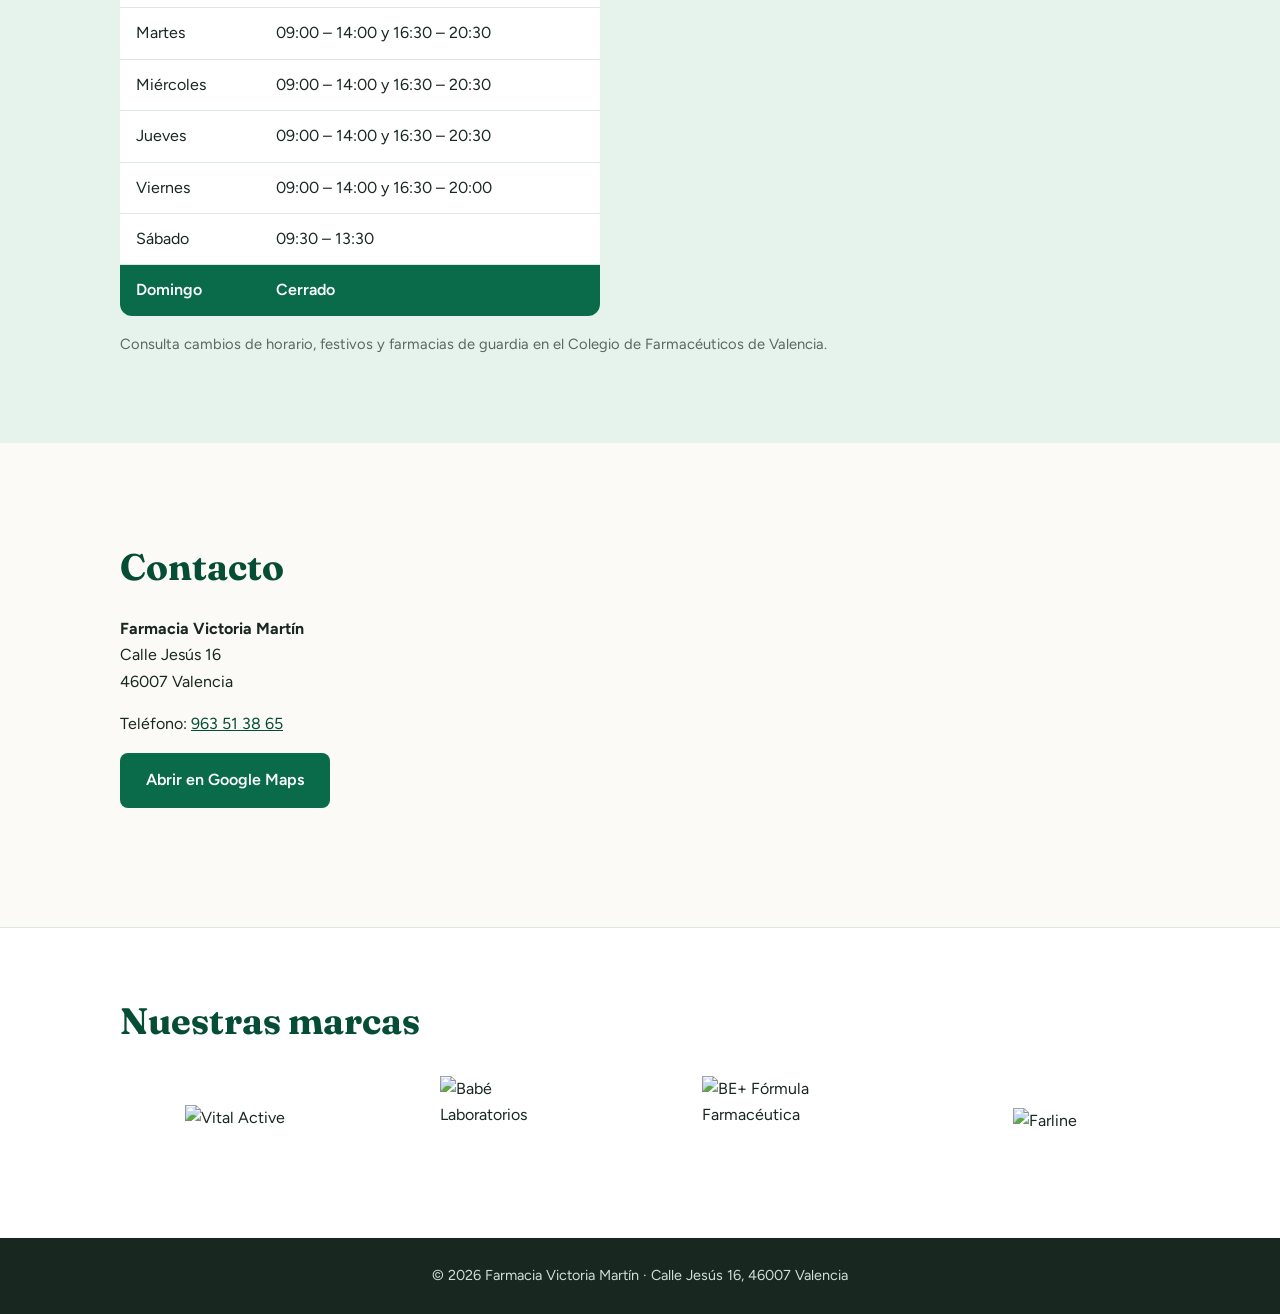
==== commit 3300dcd5: "cambio formato laboratorios" ====
--- a/index.html
+++ b/index.html
@@ -9,7 +9,7 @@
 <link rel="preconnect" href="https://fonts.googleapis.com">
 <link rel="preconnect" href="https://fonts.gstatic.com" crossorigin>
 <link rel="stylesheet" href="https://fonts.googleapis.com/css2?family=Fraunces:opsz,wght@9..144,500;9..144,700&family=Figtree:wght@400;500;600&display=swap">
-<link rel="stylesheet" href="style.css?v=3">
+<link rel="stylesheet" href="style.css?v=4">
 <script type="application/ld+json">
 {"@context":"https://schema.org","@type":"Pharmacy","name":"Farmacia Victoria Martín","url":"https://farmaciavictoriamartin.es","telephone":"+34963513865",
 "address":{"@type":"PostalAddress","streetAddress":"Calle Jesús 16","addressLocality":"Valencia","postalCode":"46007","addressCountry":"ES"},
@@ -141,14 +141,14 @@
   </div>
   <iframe title="Mapa de la farmacia" loading="lazy" src="https://www.google.com/maps?q=Calle+Jesus+16+46007+Valencia&output=embed"></iframe>
 </section>
-<section id="marcas" class="alt" aria-labelledby="t-marcas">
+<section id="marcas" class="marcas" aria-labelledby="t-marcas">
   <div class="wrap section">
     <h2 id="t-marcas">Nuestras marcas</h2>
     <ul class="marcas-list">
-      <li><img src="img/vital-active.webp" width="455" height="117" alt="Vital Active" loading="lazy"></li>
-      <li><img src="img/babe.webp" width="520" height="338" alt="Babé Laboratorios" loading="lazy"></li>
-      <li><img src="img/be-plus.webp" width="517" height="299" alt="BE+ Fórmula Farmacéutica" loading="lazy"></li>
-      <li><img src="img/farline.webp" width="520" height="159" alt="Farline" loading="lazy"></li>
+      <li><img src="img/marcas/vital-active.webp" width="455" height="117" alt="Vital Active" loading="lazy"></li>
+      <li><img src="img/marcas/babe.webp" width="520" height="338" alt="Babé Laboratorios" loading="lazy"></li>
+      <li><img src="img/marcas/be-plus.webp" width="517" height="299" alt="BE+ Fórmula Farmacéutica" loading="lazy"></li>
+      <li><img src="img/marcas/farline.webp" width="520" height="159" alt="Farline" loading="lazy"></li>
     </ul>
   </div>
 </section>
--- a/style.css
+++ b/style.css
@@ -72,9 +72,10 @@
 .hours tr:last-child td{border-bottom:0}
 .hours tr.hoy{background:var(--verde);color:#fff;font-weight:600}
 .note{color:var(--gris);font-size:.92rem;margin-top:16px}
-.marcas-list{list-style:none;margin:0;padding:0;display:grid;grid-template-columns:repeat(4,1fr);gap:16px}
-.marcas-list li{display:flex;align-items:center;justify-content:center;height:116px;padding:18px 22px;background:#fff;border:1px solid var(--linea);border-radius:12px}
-.marcas-list img{display:block;width:auto;height:auto;max-width:180px;max-height:76px;object-fit:contain}
+.marcas{background:#fff;border-top:1px solid var(--linea)}
+.marcas-list{list-style:none;margin:0;padding:0;display:grid;grid-template-columns:repeat(4,1fr);gap:24px 40px;align-items:center}
+.marcas-list li{display:flex;align-items:center;justify-content:center;height:96px}
+.marcas-list img{display:block;width:auto;height:auto;max-width:190px;max-height:84px;object-fit:contain}
 footer{background:var(--texto);color:#cfe0d9;text-align:center;padding:26px 0;font-size:.9rem}
 
 @media(max-width:760px){
@@ -83,9 +84,9 @@
  nav.open{display:block}
  nav a{display:block;margin:0;padding:12px 0}
  .two,.encargo,.form-row{grid-template-columns:1fr}
- .marcas-list{grid-template-columns:repeat(2,1fr);gap:12px}
- .marcas-list li{height:96px;padding:14px 16px}
- .marcas-list img{max-width:140px;max-height:60px}
+ .marcas-list{grid-template-columns:repeat(2,1fr);gap:16px 24px}
+ .marcas-list li{height:80px}
+ .marcas-list img{max-width:150px;max-height:64px}
  .hero{padding:64px 0 72px}
  .section{padding-top:52px;padding-bottom:52px}
 }
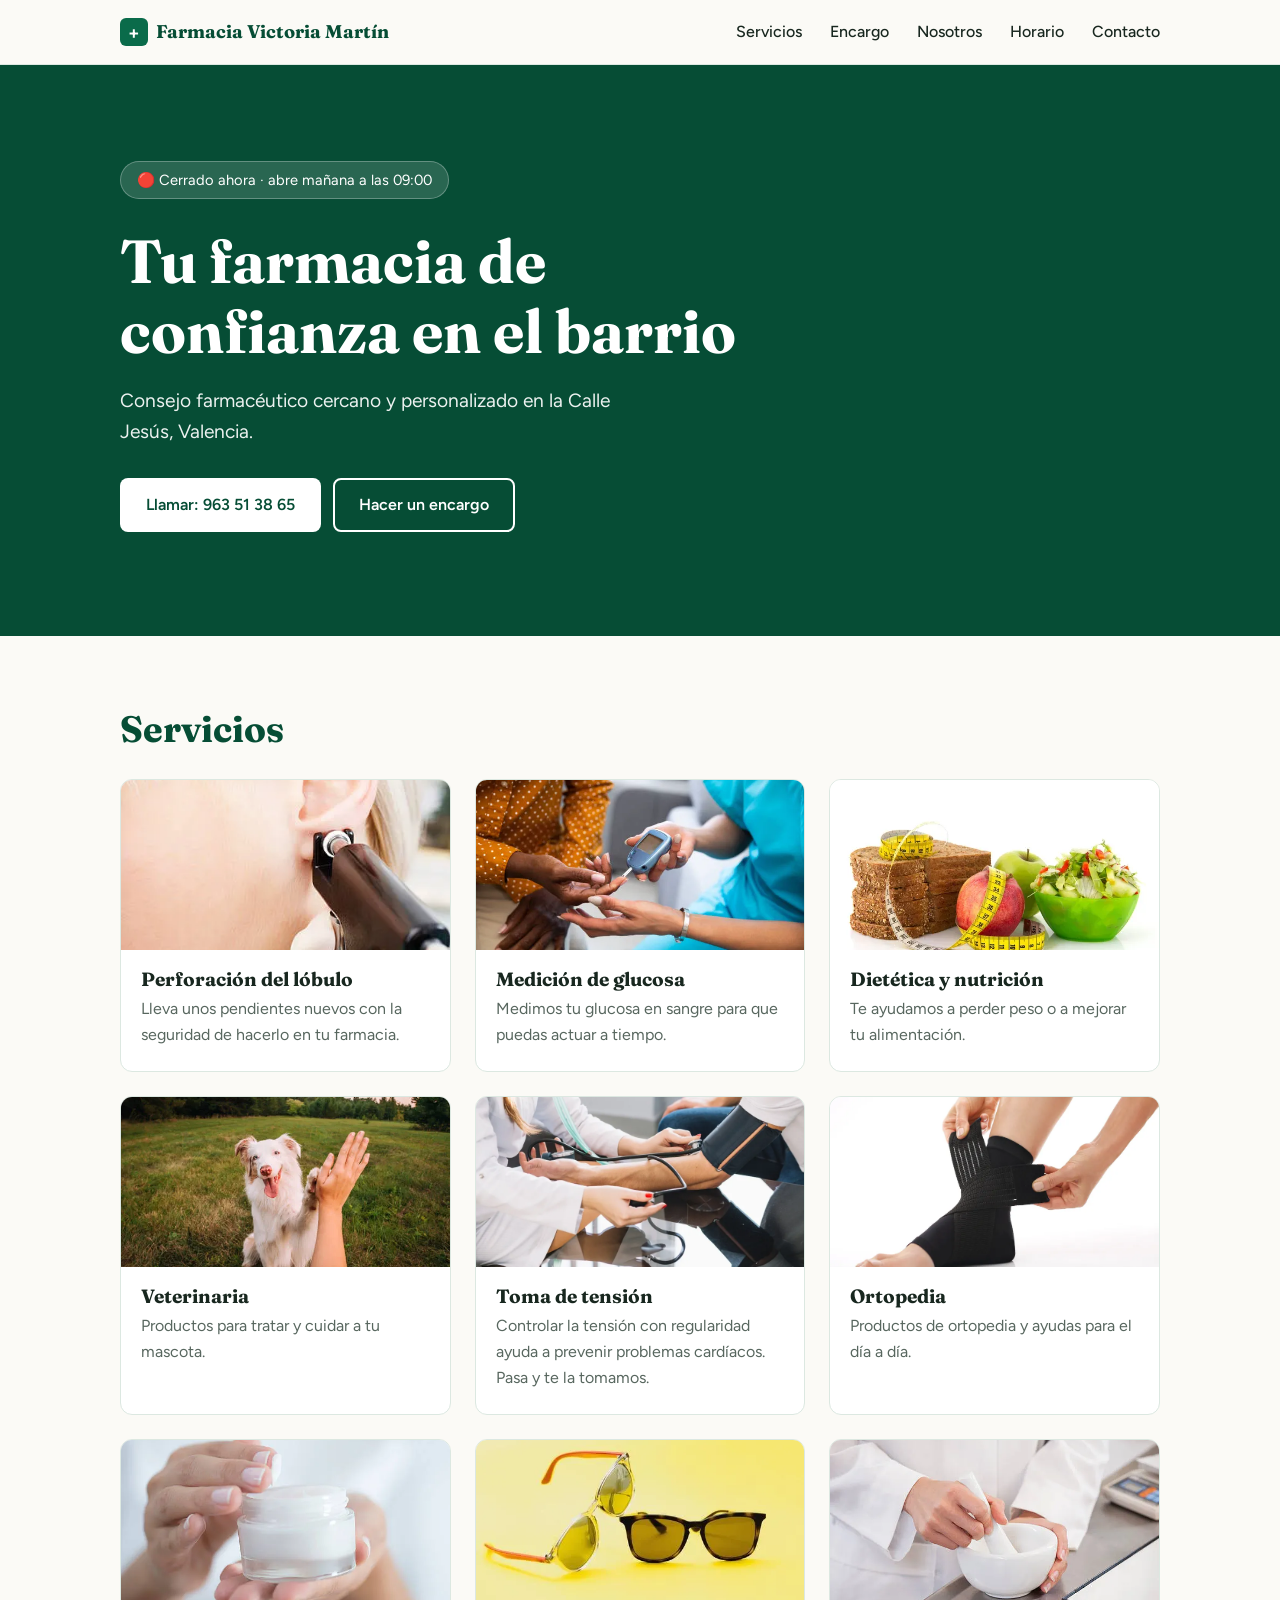
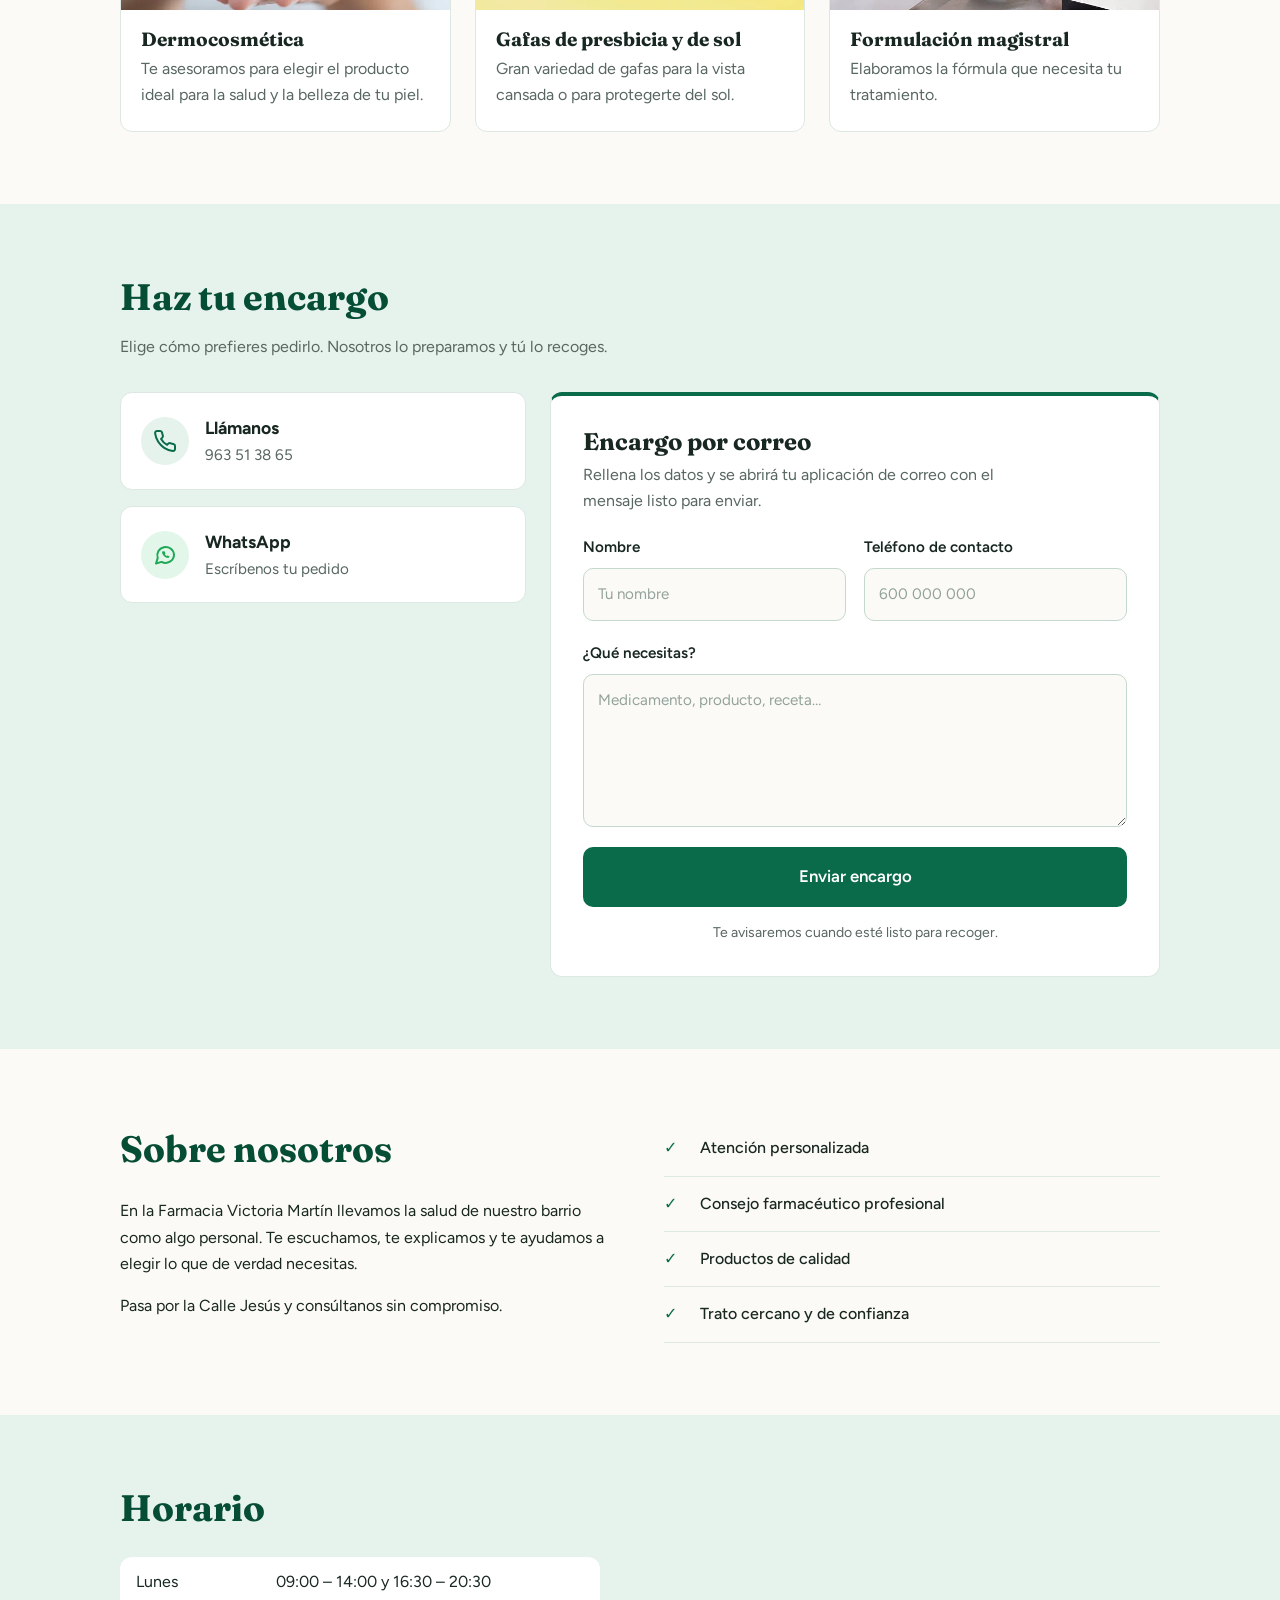
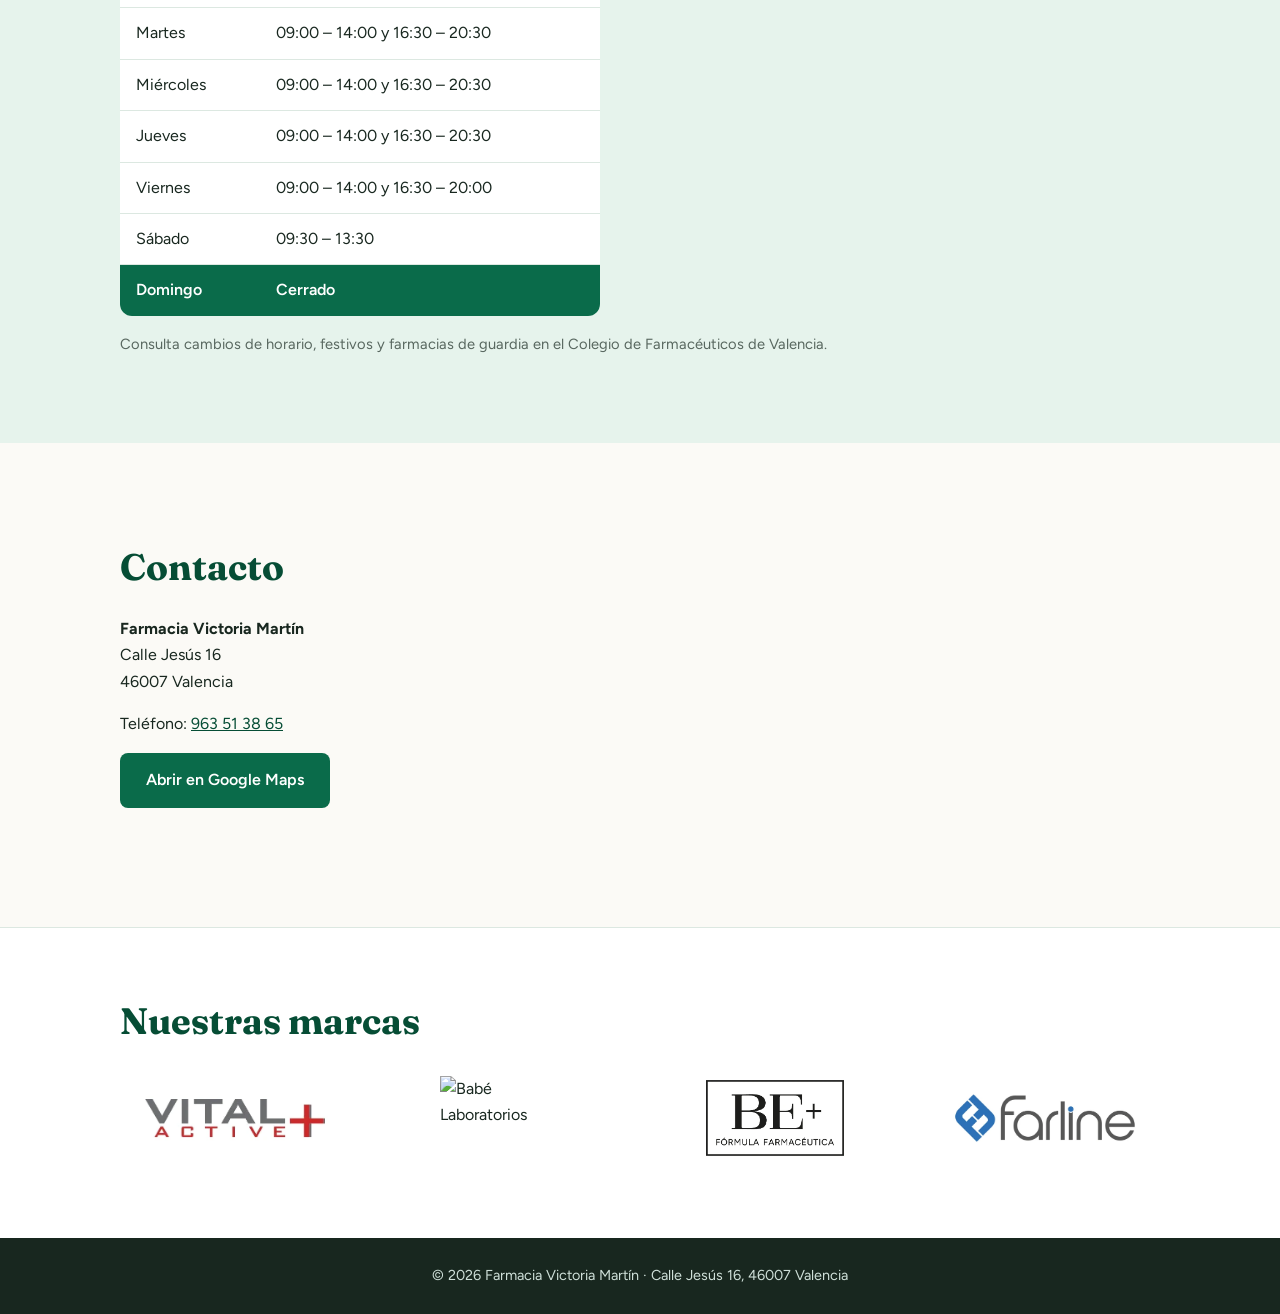
==== commit 231e2759: "marcas2" ====
--- a/index.html
+++ b/index.html
@@ -145,10 +145,10 @@
   <div class="wrap section">
     <h2 id="t-marcas">Nuestras marcas</h2>
     <ul class="marcas-list">
-      <li><img src="img/marcas/vital-active.webp" width="455" height="117" alt="Vital Active" loading="lazy"></li>
-      <li><img src="img/marcas/babe.webp" width="520" height="338" alt="Babé Laboratorios" loading="lazy"></li>
-      <li><img src="img/marcas/be-plus.webp" width="517" height="299" alt="BE+ Fórmula Farmacéutica" loading="lazy"></li>
-      <li><img src="img/marcas/farline.webp" width="520" height="159" alt="Farline" loading="lazy"></li>
+      <li><img src="img/vital-active.webp" width="455" height="117" alt="Vital Active" loading="lazy"></li>
+      <li><img src="img/babe.webp" width="520" height="338" alt="Babé Laboratorios" loading="lazy"></li>
+      <li><img src="img/be-plus.webp" width="517" height="299" alt="BE+ Fórmula Farmacéutica" loading="lazy"></li>
+      <li><img src="img/farline.webp" width="520" height="159" alt="Farline" loading="lazy"></li>
     </ul>
   </div>
 </section>
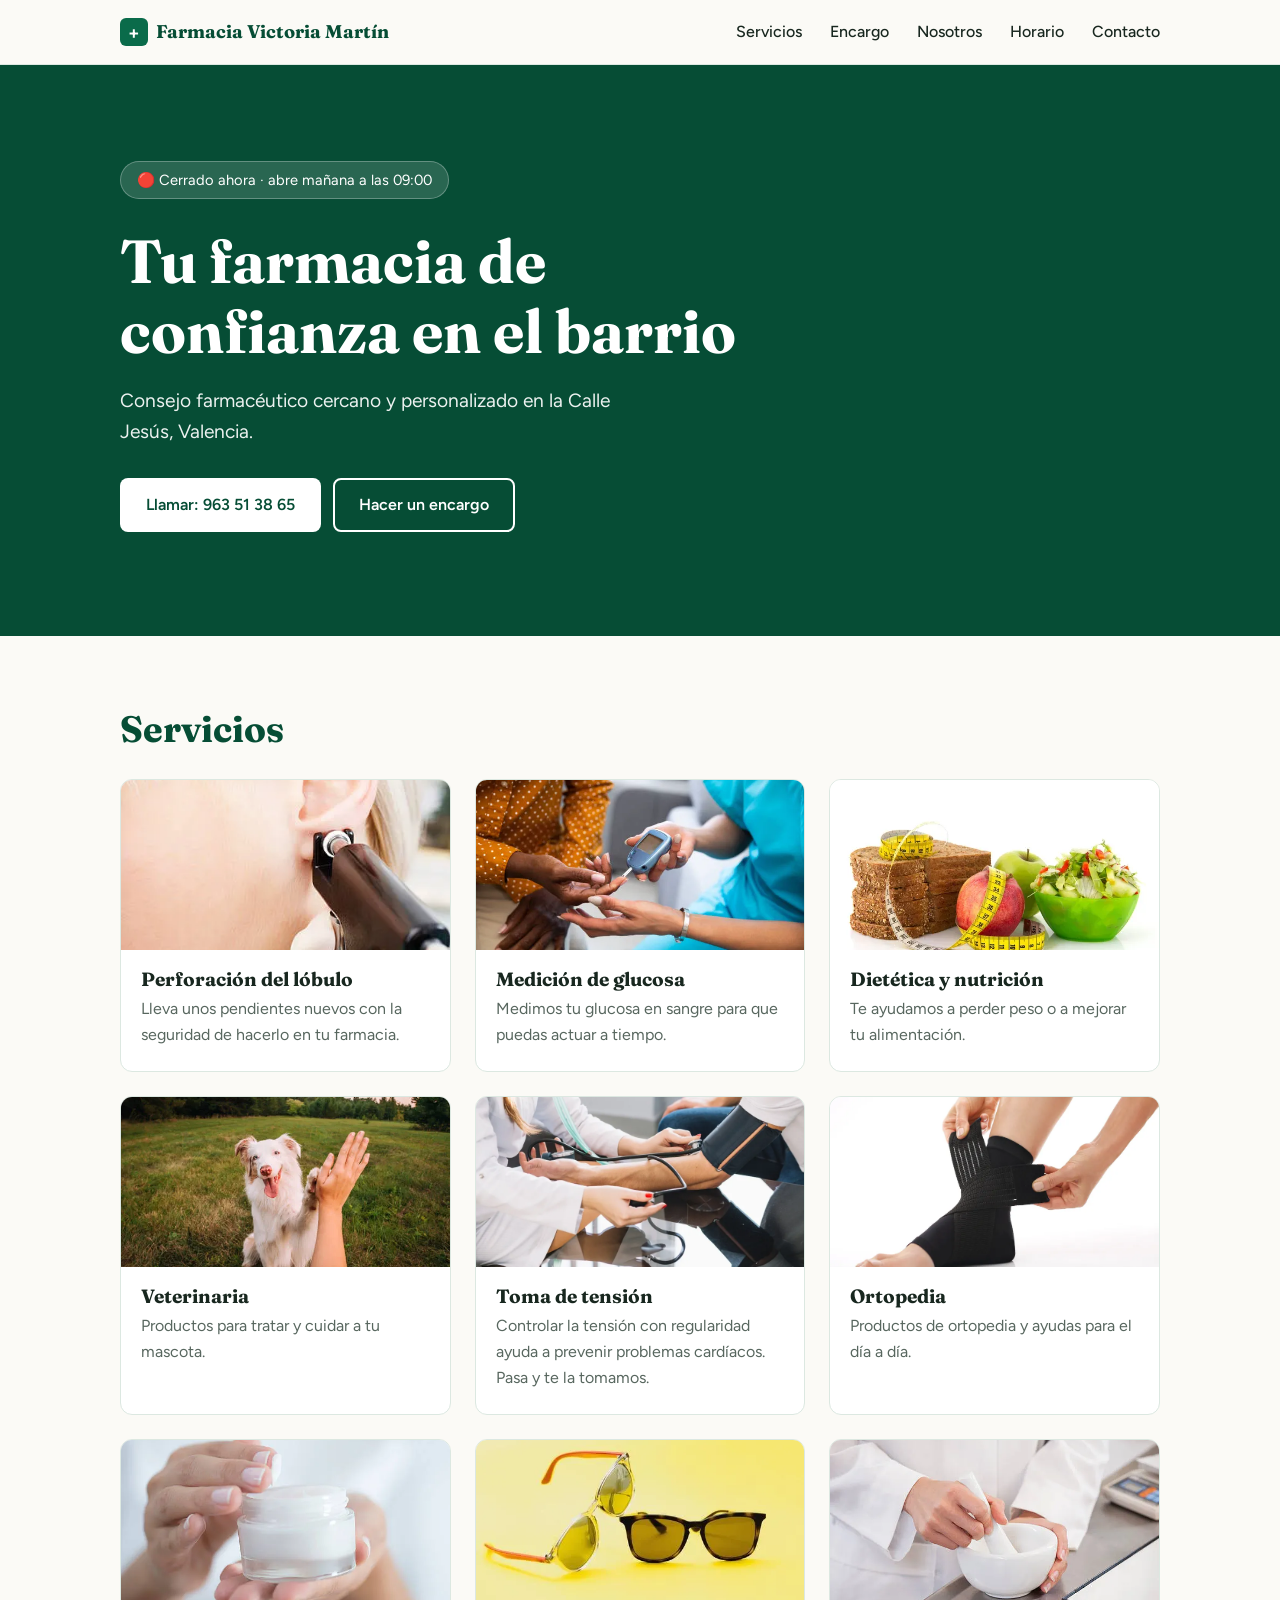
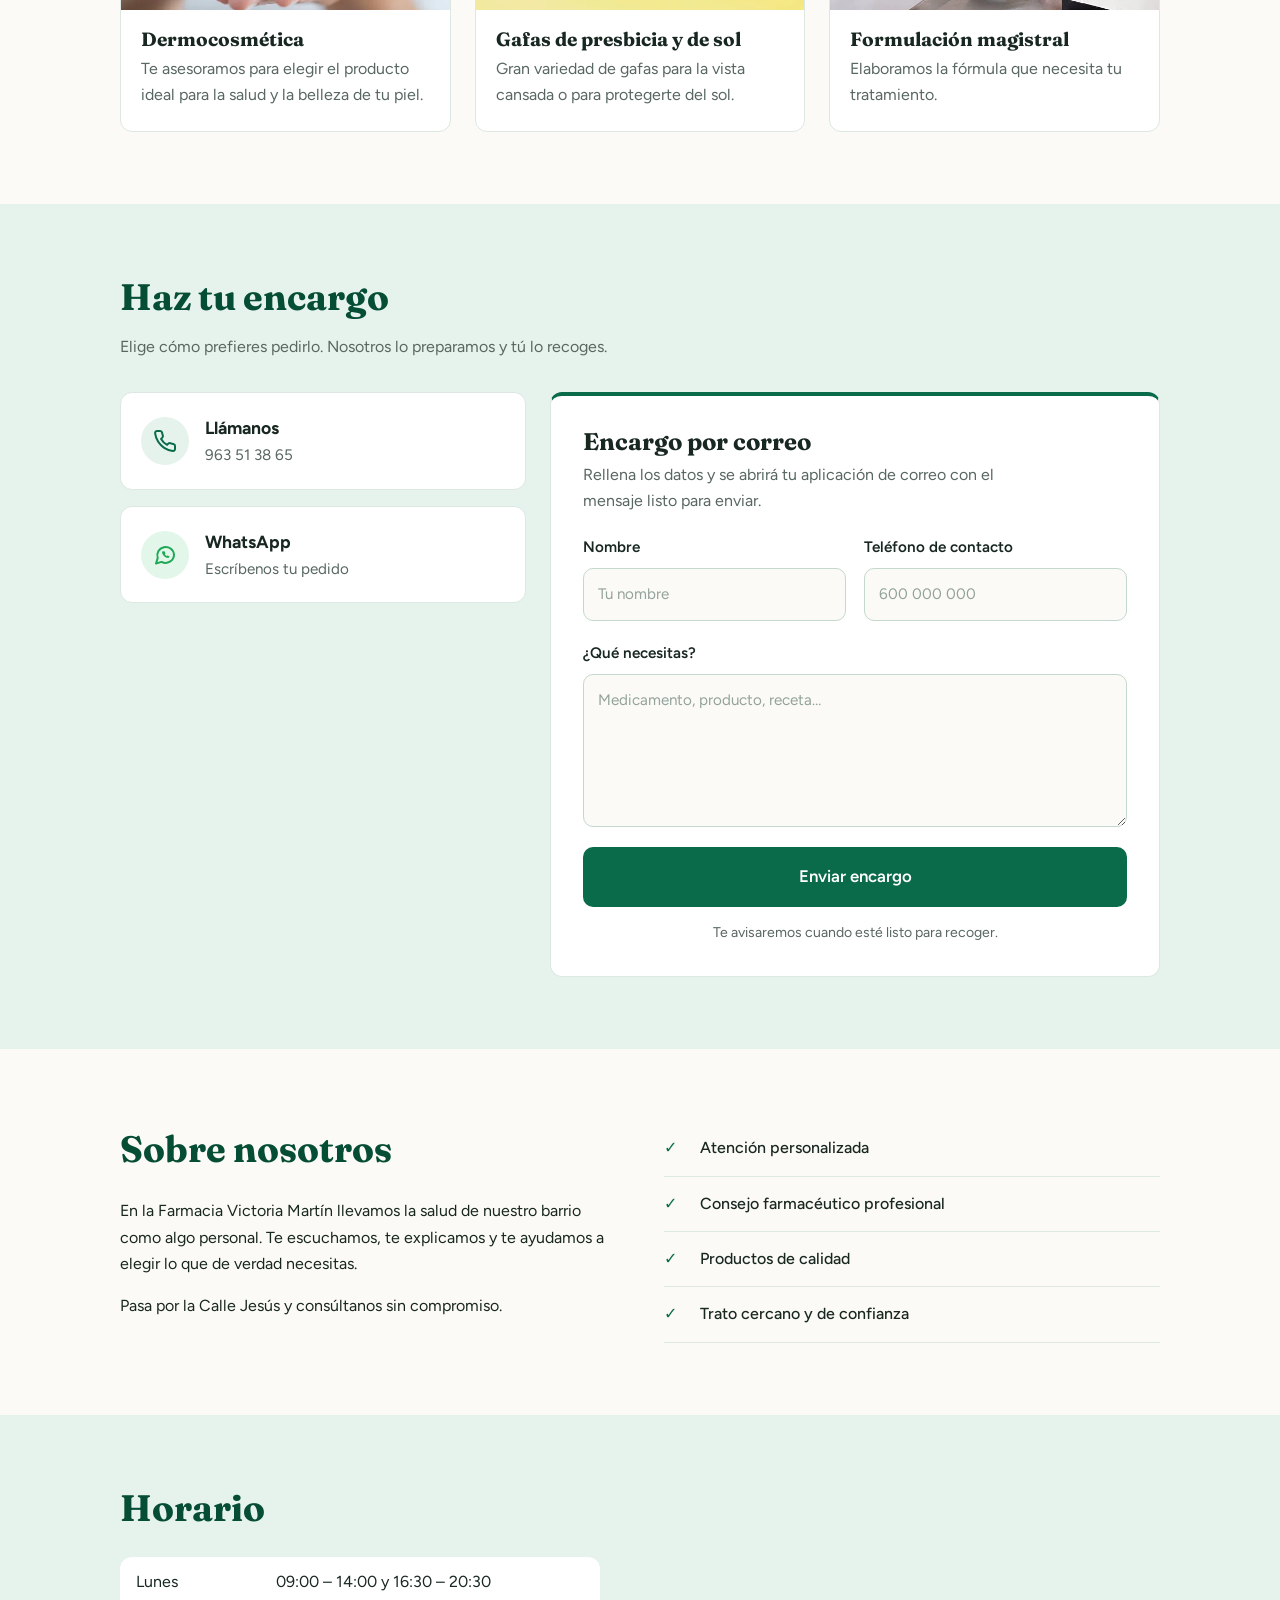
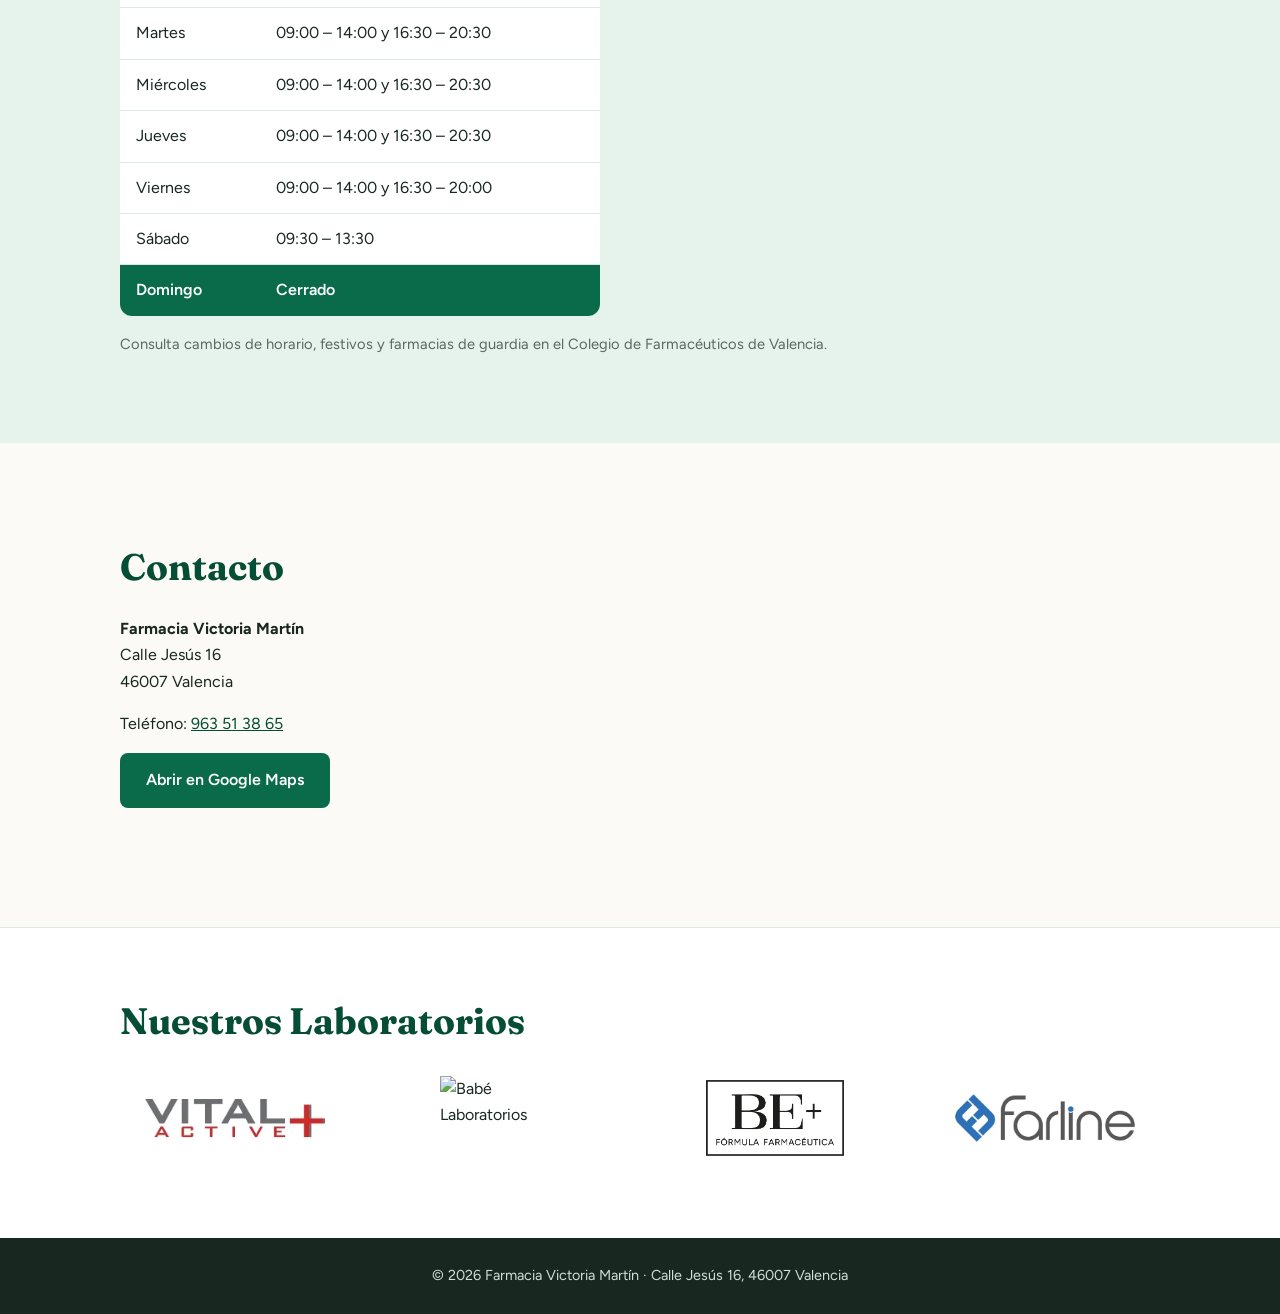
==== commit e792ddeb: "cambio titulo" ====
--- a/index.html
+++ b/index.html
@@ -143,7 +143,7 @@
 </section>
 <section id="marcas" class="marcas" aria-labelledby="t-marcas">
   <div class="wrap section">
-    <h2 id="t-marcas">Nuestras marcas</h2>
+    <h2 id="t-marcas">Nuestros Laboratorios</h2>
     <ul class="marcas-list">
       <li><img src="img/vital-active.webp" width="455" height="117" alt="Vital Active" loading="lazy"></li>
       <li><img src="img/babe.webp" width="520" height="338" alt="Babé Laboratorios" loading="lazy"></li>
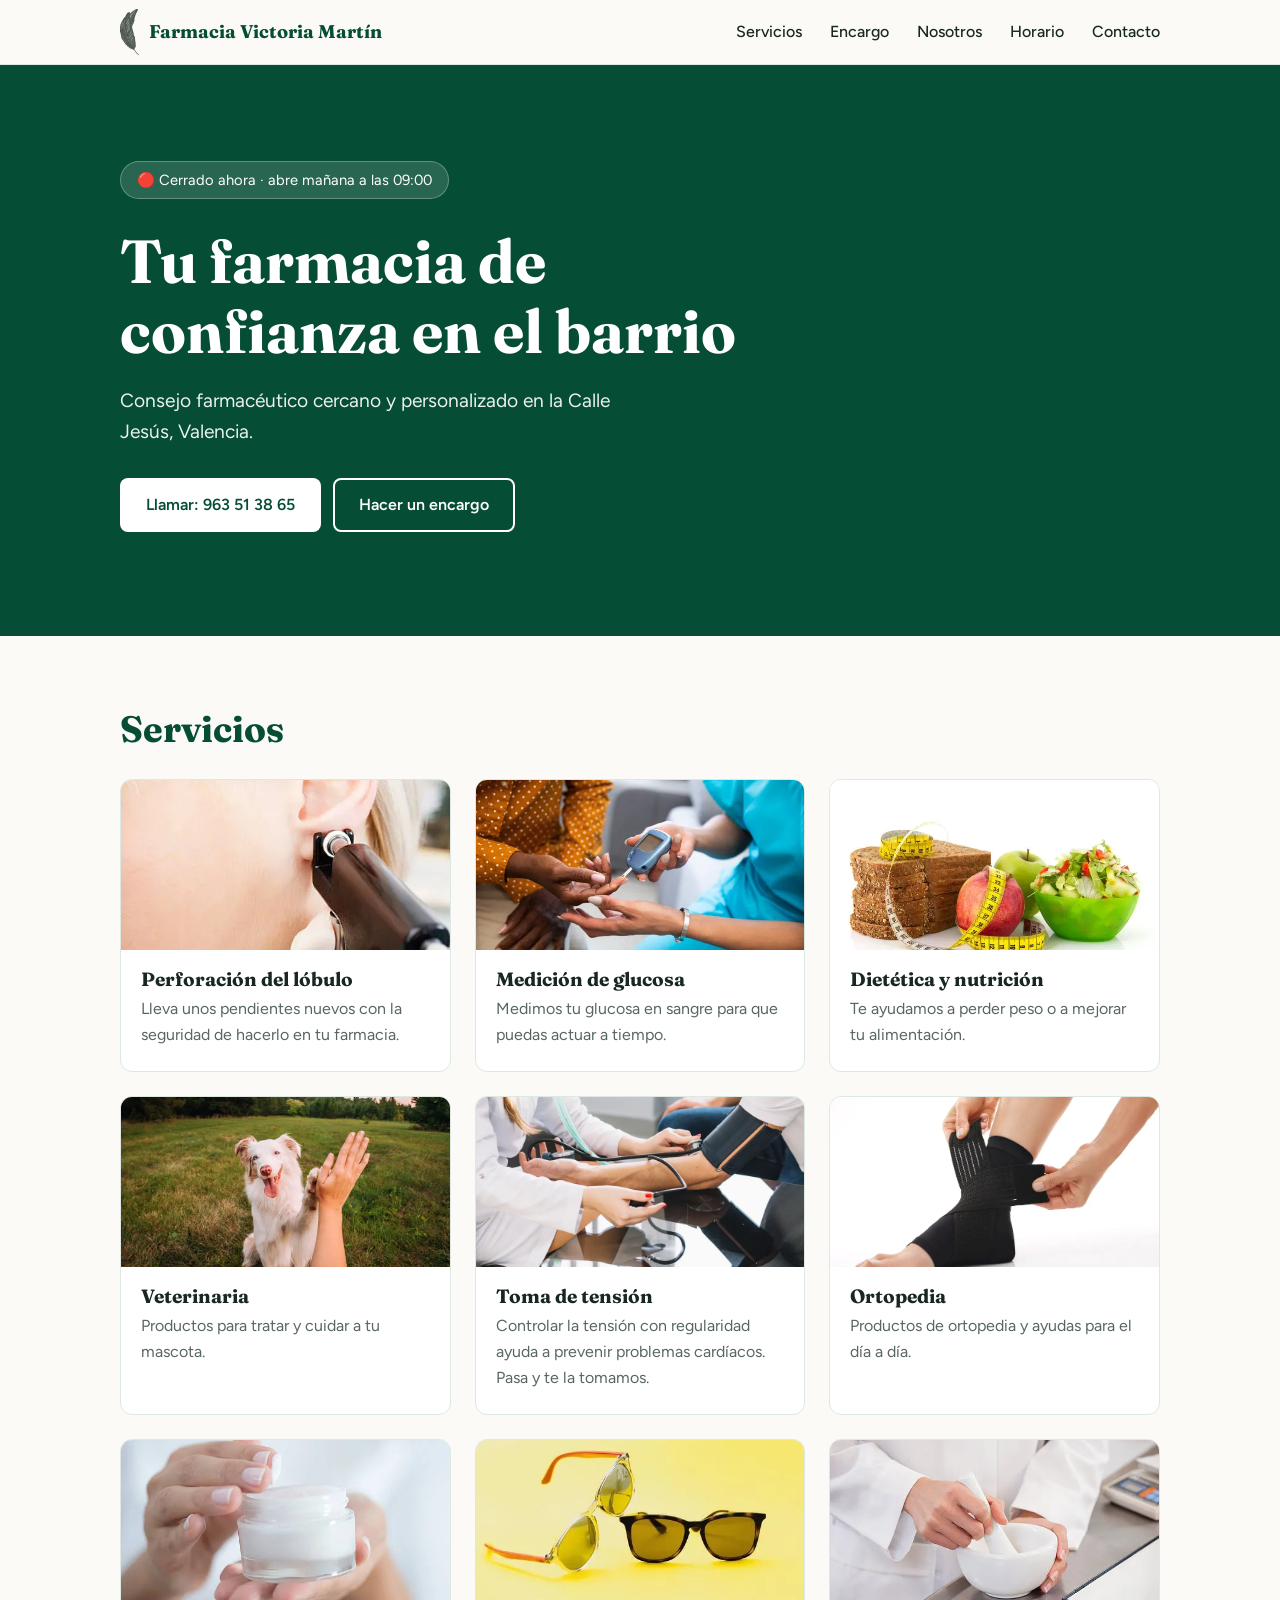
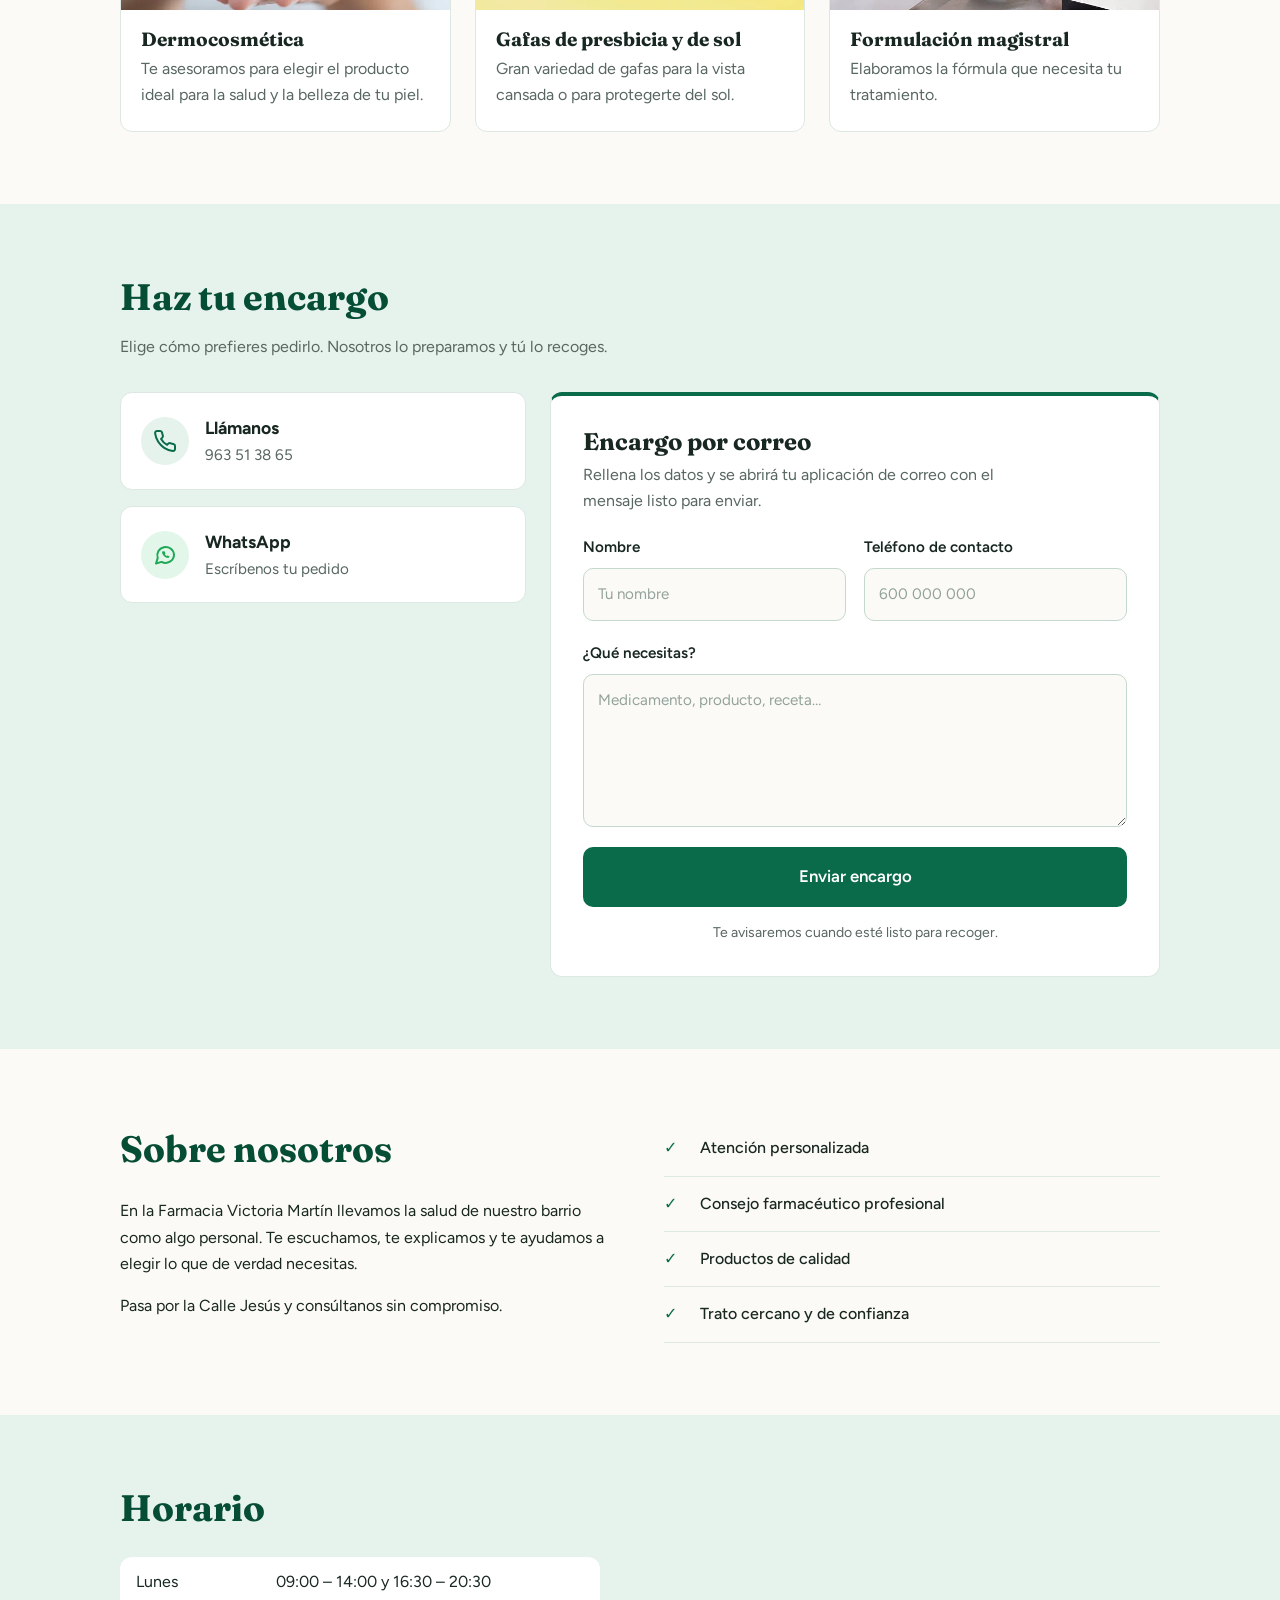
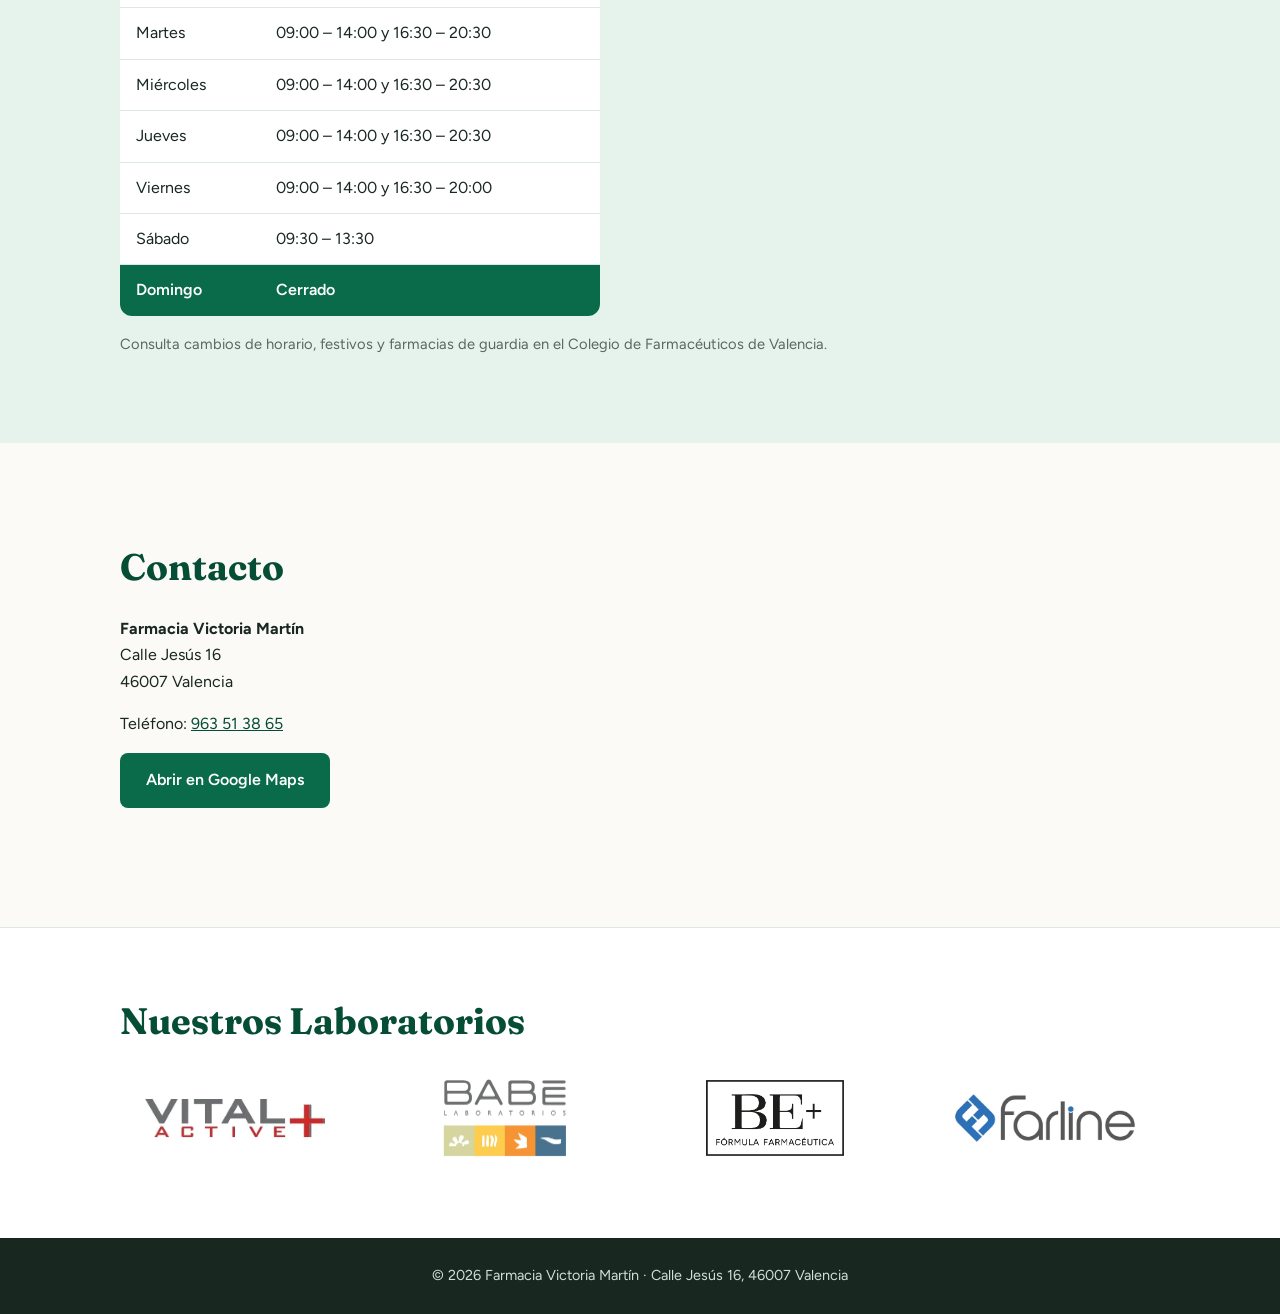
==== commit 3c67e503: "cambios logo" ====
--- a/index.html
+++ b/index.html
@@ -5,11 +5,14 @@
 <meta name="viewport" content="width=device-width, initial-scale=1">
 <title>Farmacia Victoria Martín · Calle Jesús 16, Valencia</title>
 <meta name="description" content="Farmacia Victoria Martín en Valencia (Calle Jesús 16, 46007). Atención farmacéutica, dermofarmacia, nutrición, ortopedia y más.">
-<link rel="icon" href="data:image/svg+xml,%3Csvg xmlns='http://www.w3.org/2000/svg' viewBox='0 0 100 100'%3E%3Crect width='100' height='100' rx='20' fill='%230a6b4a'/%3E%3Cpath d='M42 20h16v22h22v16H58v22H42V58H20V42h22z' fill='white'/%3E%3C/svg%3E">
+<link rel="icon" href="favicon.ico" sizes="48x48">
+<link rel="icon" type="image/png" sizes="32x32" href="img/favicon-32.png">
+<link rel="icon" type="image/png" sizes="48x48" href="img/favicon-48.png">
+<link rel="apple-touch-icon" href="img/apple-touch-icon.png">
 <link rel="preconnect" href="https://fonts.googleapis.com">
 <link rel="preconnect" href="https://fonts.gstatic.com" crossorigin>
 <link rel="stylesheet" href="https://fonts.googleapis.com/css2?family=Fraunces:opsz,wght@9..144,500;9..144,700&family=Figtree:wght@400;500;600&display=swap">
-<link rel="stylesheet" href="style.css?v=4">
+<link rel="stylesheet" href="style.css?v=5">
 <script type="application/ld+json">
 {"@context":"https://schema.org","@type":"Pharmacy","name":"Farmacia Victoria Martín","url":"https://farmaciavictoriamartin.es","telephone":"+34963513865",
 "address":{"@type":"PostalAddress","streetAddress":"Calle Jesús 16","addressLocality":"Valencia","postalCode":"46007","addressCountry":"ES"},
@@ -23,7 +26,7 @@
 <a class="skip" href="#servicios">Saltar al contenido</a>
 <header class="header">
   <div class="wrap nav">
-    <a class="logo" href="#inicio"><span class="cross" aria-hidden="true">+</span> Farmacia Victoria Martín</a>
+    <a class="logo" href="#inicio"><img class="logo-mark" src="img/logo-pluma.webp" width="19" height="46" alt=""> Farmacia Victoria Martín</a>
     <button class="burger" aria-label="Abrir menú" aria-expanded="false" aria-controls="menu">☰</button>
     <nav id="menu" aria-label="Principal">
       <a href="#servicios">Servicios</a>
@@ -146,7 +149,7 @@
     <h2 id="t-marcas">Nuestros Laboratorios</h2>
     <ul class="marcas-list">
       <li><img src="img/vital-active.webp" width="455" height="117" alt="Vital Active" loading="lazy"></li>
-      <li><img src="img/babe.webp" width="520" height="338" alt="Babé Laboratorios" loading="lazy"></li>
+      <li><img src="img/Babe.webp" width="520" height="338" alt="Babé Laboratorios" loading="lazy"></li>
       <li><img src="img/be-plus.webp" width="517" height="299" alt="BE+ Fórmula Farmacéutica" loading="lazy"></li>
       <li><img src="img/farline.webp" width="520" height="159" alt="Farline" loading="lazy"></li>
     </ul>
--- a/style.css
+++ b/style.css
@@ -11,8 +11,8 @@
 
 .header{position:sticky;top:0;background:rgba(251,250,246,.95);backdrop-filter:blur(8px);border-bottom:1px solid var(--linea);z-index:10}
 .nav{display:flex;align-items:center;justify-content:space-between;height:64px}
-.logo{font-family:Fraunces,Georgia,serif;font-weight:700;font-size:1.15rem;text-decoration:none;color:var(--verde-osc);display:flex;align-items:center;gap:8px}
-.cross{display:grid;place-items:center;width:28px;height:28px;background:var(--verde);color:#fff;border-radius:6px;font-family:Figtree,sans-serif}
+.logo{font-family:Fraunces,Georgia,serif;font-weight:700;font-size:1.15rem;text-decoration:none;color:var(--verde-osc);display:flex;align-items:center;gap:10px}
+.logo-mark{display:block;height:46px;width:auto}
 nav a{margin-left:24px;text-decoration:none;color:var(--texto);font-weight:500}
 nav a:hover{color:var(--verde);text-decoration:underline;text-underline-offset:6px}
 .burger{display:none;background:none;border:0;font-size:1.6rem;cursor:pointer;color:var(--texto)}
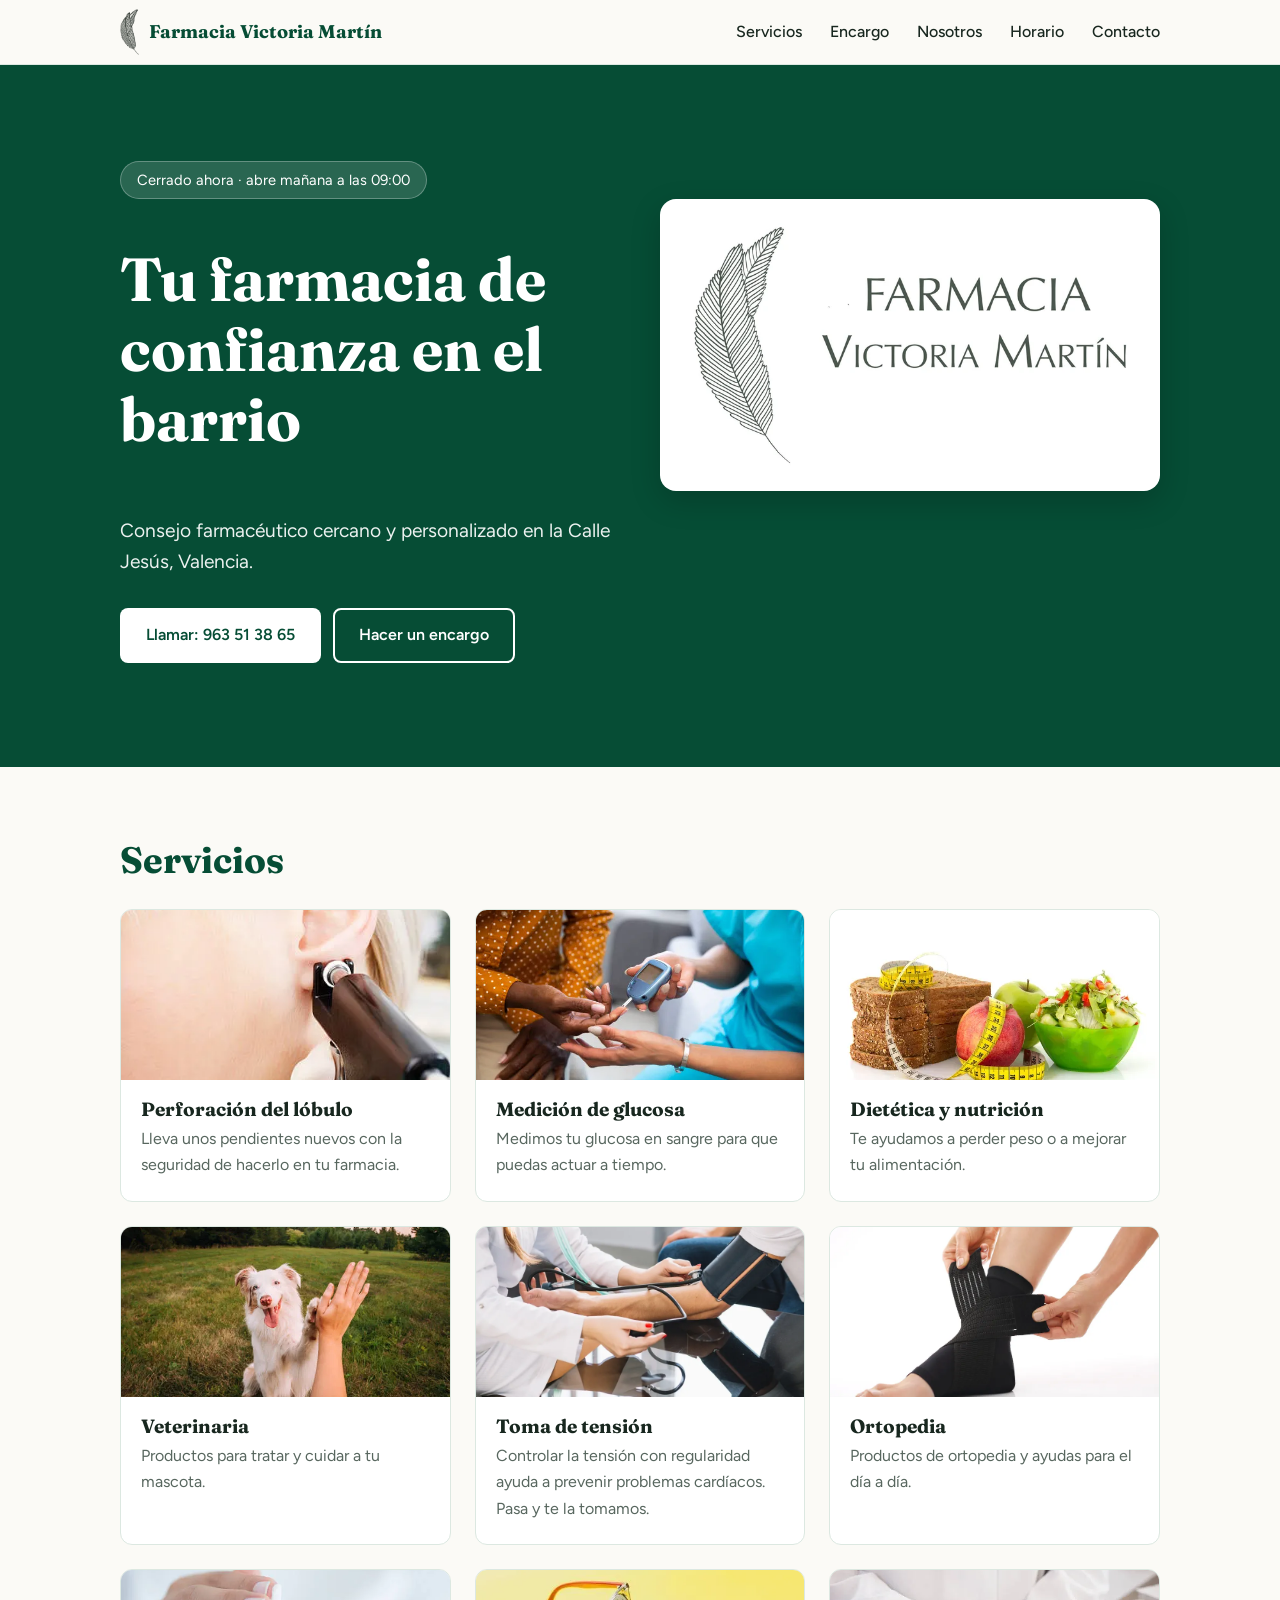
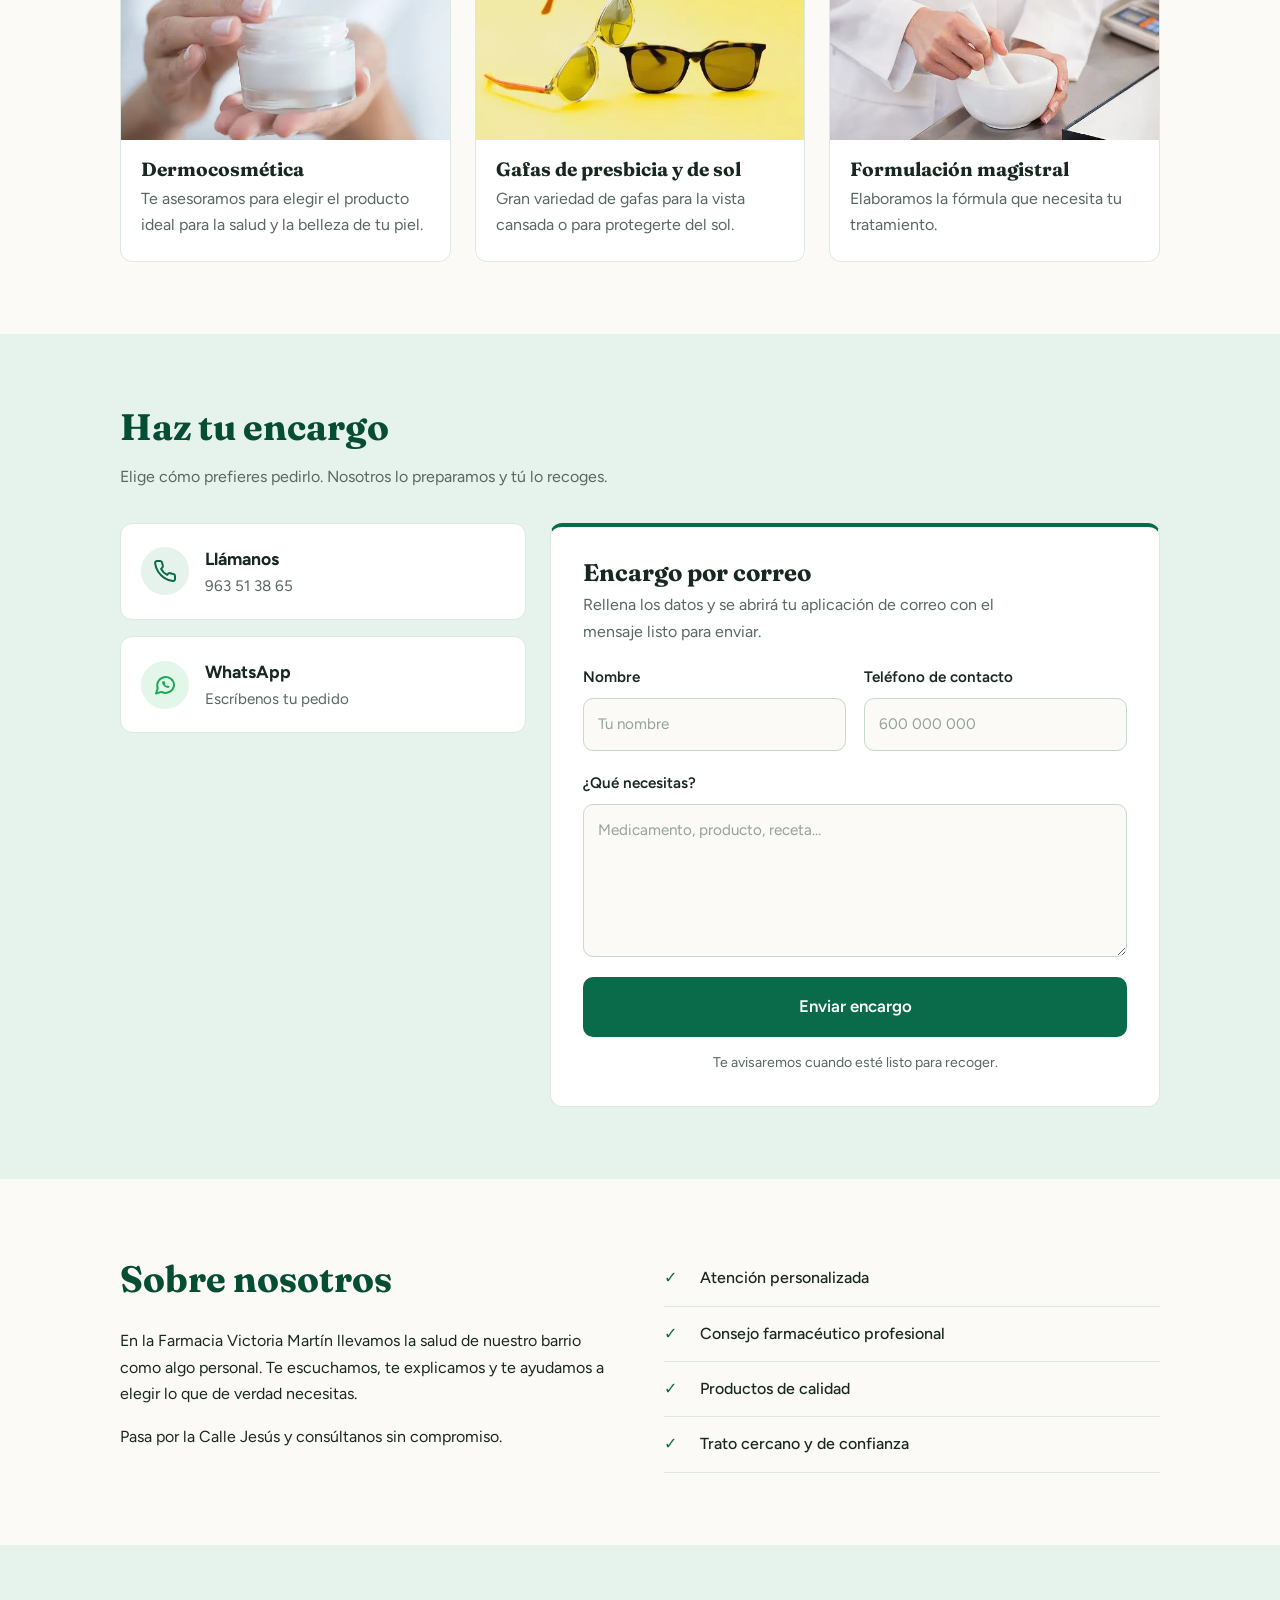
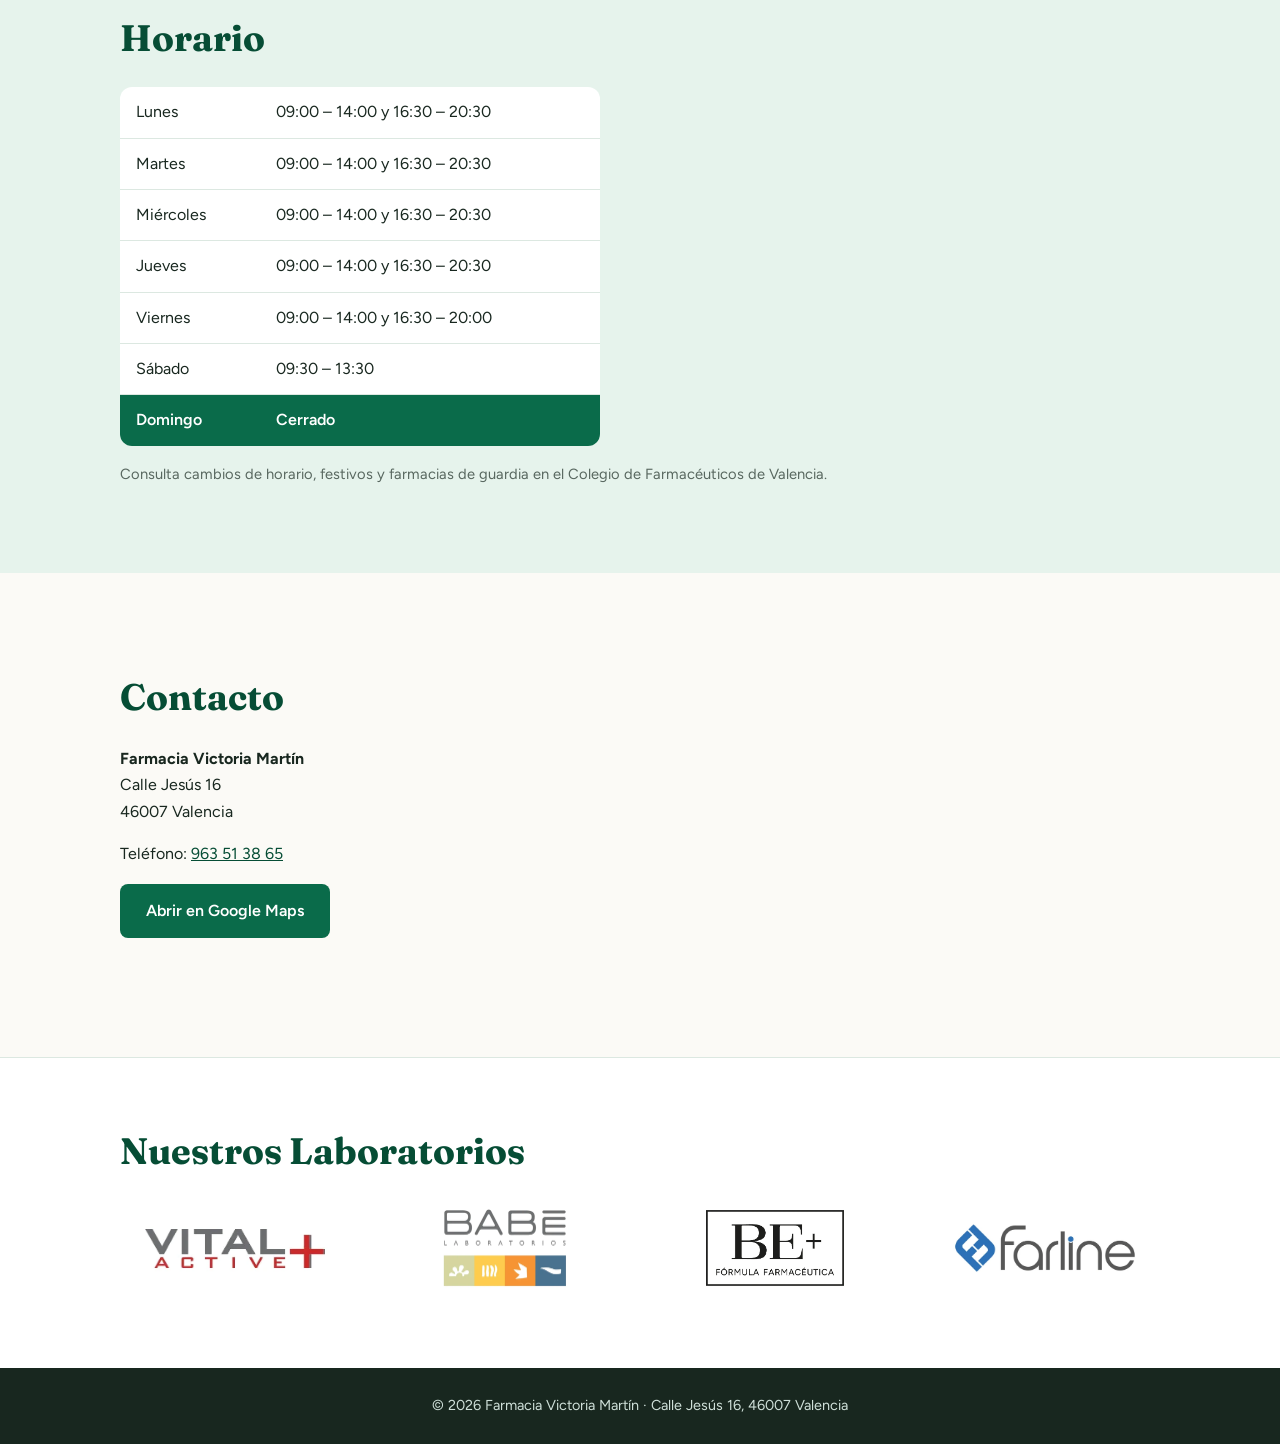
==== commit cf38230e: "cambios logos y varios" ====
--- a/index.html
+++ b/index.html
@@ -12,7 +12,7 @@
 <link rel="preconnect" href="https://fonts.googleapis.com">
 <link rel="preconnect" href="https://fonts.gstatic.com" crossorigin>
 <link rel="stylesheet" href="https://fonts.googleapis.com/css2?family=Fraunces:opsz,wght@9..144,500;9..144,700&family=Figtree:wght@400;500;600&display=swap">
-<link rel="stylesheet" href="style.css?v=5">
+<link rel="stylesheet" href="style.css?v=6">
 <script type="application/ld+json">
 {"@context":"https://schema.org","@type":"Pharmacy","name":"Farmacia Victoria Martín","url":"https://farmaciavictoriamartin.es","telephone":"+34963513865",
 "address":{"@type":"PostalAddress","streetAddress":"Calle Jesús 16","addressLocality":"Valencia","postalCode":"46007","addressCountry":"ES"},
@@ -26,7 +26,7 @@
 <a class="skip" href="#servicios">Saltar al contenido</a>
 <header class="header">
   <div class="wrap nav">
-    <a class="logo" href="#inicio"><img class="logo-mark" src="img/logo-pluma.webp" width="19" height="46" alt=""> Farmacia Victoria Martín</a>
+    <a class="logo" href="#inicio"><img class="logo-mark" src="img/logo-final.webp" width="19" height="46" alt=""> Farmacia Victoria Martín</a>
     <button class="burger" aria-label="Abrir menú" aria-expanded="false" aria-controls="menu">☰</button>
     <nav id="menu" aria-label="Principal">
       <a href="#servicios">Servicios</a>
@@ -42,7 +42,10 @@
 <section id="inicio" class="hero">
   <div class="wrap">
     <p class="badge" id="estado" role="status">Comprobando horario…</p>
-    <h1>Tu farmacia de confianza en el barrio</h1>
+    <div class="hero-title">
+      <h1>Tu farmacia de confianza en el barrio</h1>
+      <img class="hero-logo" src="img/logo-victoria-martin.webp" width="700" height="393" alt="Logotipo de Farmacia Victoria Martín">
+    </div>
     <p class="lead">Consejo farmacéutico cercano y personalizado en la Calle Jesús, Valencia.</p>
     <div class="actions">
       <a class="btn" href="tel:+34963513865">Llamar: 963 51 38 65</a>
--- a/style.css
+++ b/style.css
@@ -19,6 +19,9 @@
 
 .hero{background:var(--verde-osc);color:#fff;padding:96px 0 104px}
 .hero h1{font-size:clamp(2.2rem,5.5vw,3.8rem);margin:.45em 0 .3em;max-width:16ch;font-weight:700}
+.hero-title{margin-bottom:24px;display:flex;align-items:center;justify-content:space-between;gap:40px;flex-wrap:wrap}
+.hero-title h1{flex:1 1 320px}
+.hero-logo{display:block;width:clamp(280px,42vw,500px);height:auto;background:#fff;border-radius:16px;padding:20px 26px;box-shadow:0 10px 30px rgba(0,0,0,.18)}
 .lead{font-size:1.2rem;max-width:520px;opacity:.92;margin:0}
 .badge{display:inline-block;background:rgba(255,255,255,.14);border:1px solid rgba(255,255,255,.28);padding:6px 16px;border-radius:99px;font-size:.92rem;margin:0}
 .actions{margin-top:30px;display:flex;gap:12px;flex-wrap:wrap}
@@ -88,6 +91,8 @@
  .marcas-list li{height:80px}
  .marcas-list img{max-width:150px;max-height:64px}
  .hero{padding:64px 0 72px}
+ .hero-title{gap:4px}
+ .hero-logo{width:100%;max-width:360px}
  .section{padding-top:52px;padding-bottom:52px}
 }
 @media(prefers-reduced-motion:reduce){html{scroll-behavior:auto}*{transition:none!important}}
